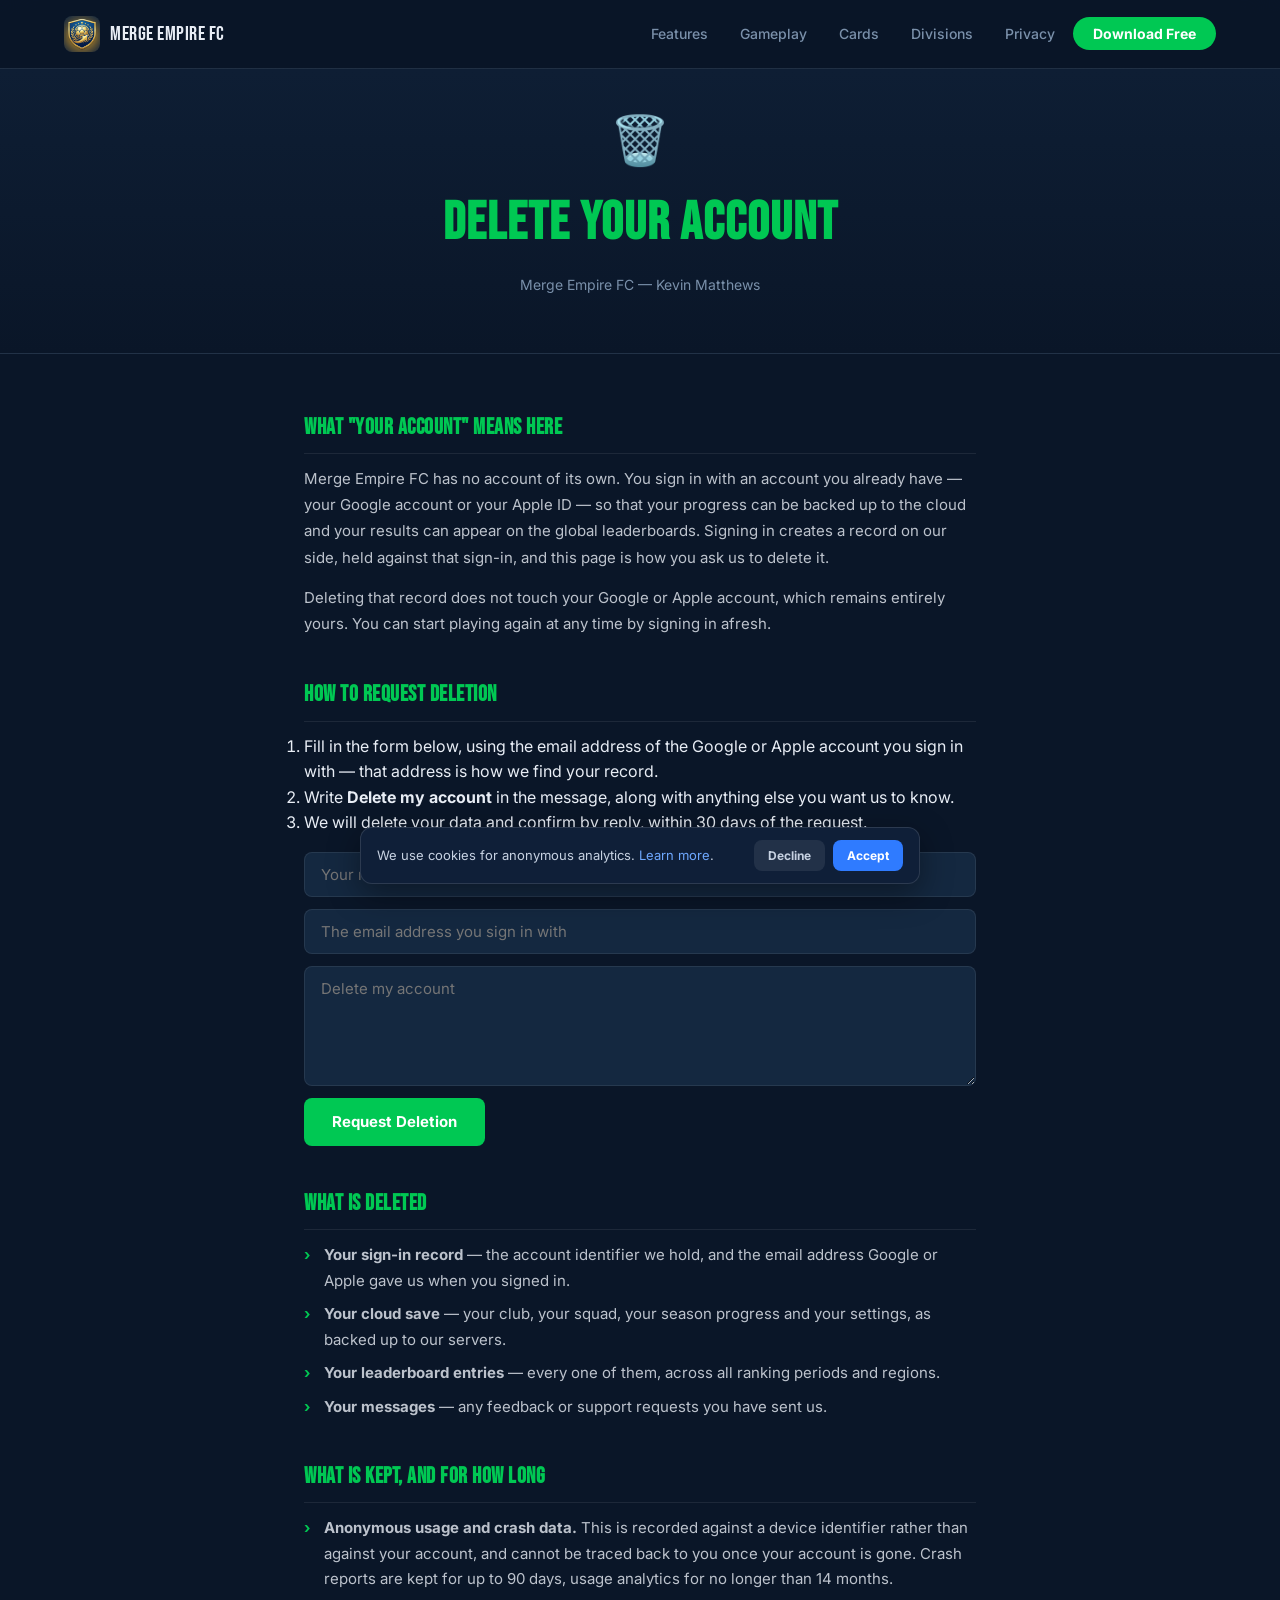
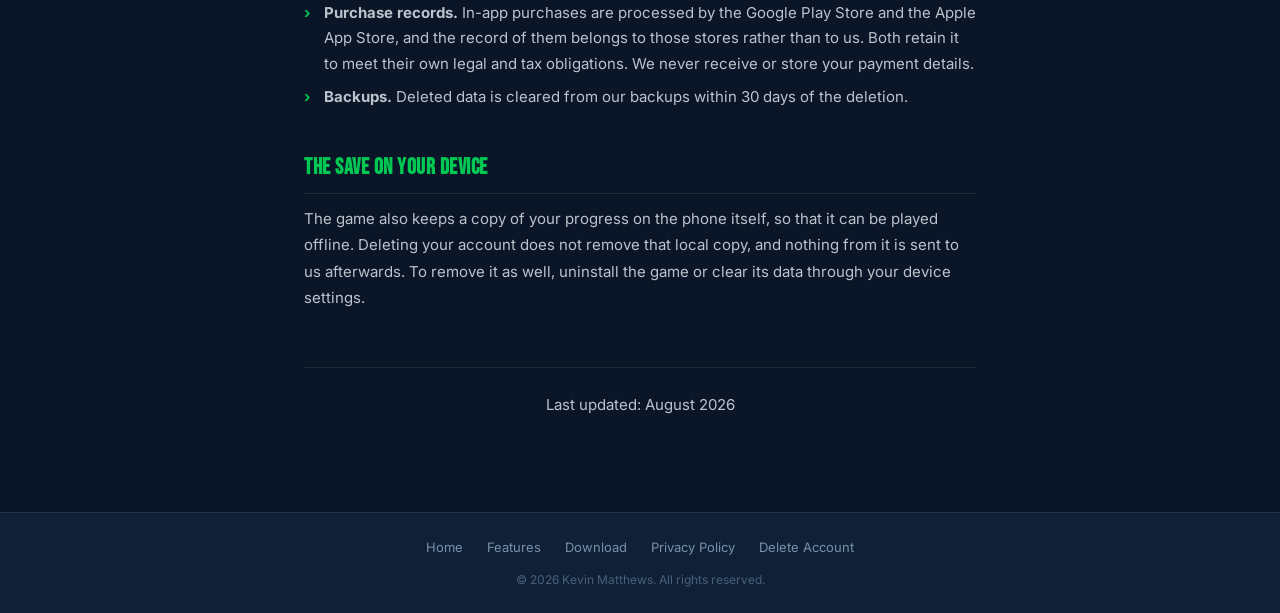
==== delete-account.html @ b101c33b "Add account deletion request page Play's data safety form requires a public delete-account URL for O" ====
<!DOCTYPE html>
<html lang="en">
<head>
  <meta charset="UTF-8">
  <meta name="viewport" content="width=device-width, initial-scale=1.0">
  <title>Delete Your Account — Merge Empire FC</title>
  <meta name="description" content="How to request deletion of your Merge Empire FC account and the data stored against it.">
  <meta name="theme-color" content="#0a1628">
  <link rel="icon" type="image/png" sizes="512x512" href="assets/icon-512.png">
  <link rel="apple-touch-icon" href="assets/icon-512.png">
  <link rel="preconnect" href="https://fonts.googleapis.com">
  <link rel="preconnect" href="https://fonts.gstatic.com" crossorigin>
  <link href="https://fonts.googleapis.com/css2?family=Bebas+Neue&family=Inter:wght@300;400;500;600;700;800;900&display=swap" rel="stylesheet">
  <link rel="stylesheet" href="css/styles.css">
  <style>
    /* ---- Privacy-policy page overrides ---- */
    .pp-nav-back {
      display: inline-flex;
      align-items: center;
      gap: 8px;
      font-size: 14px;
      font-weight: 600;
      color: var(--text-muted);
      padding: 8px 0;
      transition: color 0.2s;
    }
    .pp-nav-back:hover { color: var(--green); }
    .pp-nav-back svg { flex-shrink: 0; }

    .pp-hero {
      background: linear-gradient(180deg, var(--navy-mid) 0%, var(--navy) 100%);
      padding: calc(var(--navbar-h) + 48px) 24px 56px;
      text-align: center;
      border-bottom: 1px solid var(--border);
    }

    .pp-hero-icon {
      font-size: 48px;
      line-height: 1;
      margin-bottom: 16px;
      display: block;
    }

    .pp-hero h1 {
      font-family: 'Bebas Neue', sans-serif;
      font-size: clamp(32px, 6vw, 54px);
      letter-spacing: 1px;
      color: var(--green);
      margin-bottom: 8px;
    }

    .pp-hero p {
      font-size: 14px;
      color: var(--text-muted);
    }

    .pp-content {
      max-width: 720px;
      margin: 0 auto;
      padding: 56px 24px 80px;
    }

    .pp-content h2 {
      font-family: 'Bebas Neue', sans-serif;
      font-size: 22px;
      letter-spacing: 0.5px;
      color: var(--green);
      margin: 40px 0 12px;
      padding-bottom: 8px;
      border-bottom: 1px solid var(--border);
    }

    .pp-content h2:first-of-type { margin-top: 0; }

    .pp-content p {
      font-size: 15px;
      line-height: 1.75;
      color: rgba(232, 237, 245, 0.8);
      margin-bottom: 14px;
    }

    .pp-content ul {
      margin: 8px 0 14px 0;
      padding-left: 0;
      list-style: none;
    }

    .pp-content ul li {
      position: relative;
      padding-left: 20px;
      font-size: 15px;
      line-height: 1.7;
      color: rgba(232, 237, 245, 0.8);
      margin-bottom: 8px;
    }

    .pp-content ul li::before {
      content: '›';
      position: absolute;
      left: 0;
      color: var(--green);
      font-weight: 700;
    }

    .pp-content a {
      color: var(--green);
      text-decoration: underline;
      text-underline-offset: 3px;
    }

    .pp-content a:hover { color: #00e560; }

    .pp-updated {
      font-size: 13px;
      color: var(--text-dim);
      text-align: center;
      margin-top: 56px;
      padding-top: 24px;
      border-top: 1px solid var(--border);
    }

    /* Contact form */
    .contact-form {
      margin-top: 16px;
      display: flex;
      flex-direction: column;
      gap: 12px;
    }

    .contact-form input,
    .contact-form textarea {
      background: var(--navy-light);
      border: 1px solid var(--border);
      border-radius: var(--radius-sm);
      padding: 12px 16px;
      color: var(--text);
      font-size: 15px;
      font-family: inherit;
      width: 100%;
      outline: none;
      transition: border-color 0.2s, box-shadow 0.2s;
    }

    .contact-form input:focus,
    .contact-form textarea:focus {
      border-color: var(--green);
      box-shadow: 0 0 0 3px rgba(0, 200, 83, 0.12);
    }

    .contact-form textarea {
      min-height: 120px;
      resize: vertical;
    }

    .contact-form button {
      background: var(--green);
      color: #fff;
      border: none;
      border-radius: var(--radius-sm);
      padding: 12px 28px;
      font-size: 15px;
      font-weight: 700;
      cursor: pointer;
      align-self: flex-start;
      transition: background 0.2s, transform 0.2s;
      font-family: inherit;
    }

    .contact-form button:hover {
      background: #00e560;
      transform: translateY(-1px);
    }

    .form-success {
      display: none;
      color: var(--green);
      font-weight: 600;
      font-size: 15px;
      margin-top: 12px;
      padding: 14px 18px;
      background: var(--green-faint);
      border: 1px solid rgba(0, 200, 83, 0.2);
      border-radius: var(--radius-sm);
    }

    /* Footer simplified on privacy page */
    .pp-footer {
      background: var(--navy-mid);
      border-top: 1px solid var(--border);
      padding: 24px;
      text-align: center;
    }

    .pp-footer-links {
      display: flex;
      justify-content: center;
      gap: 24px;
      flex-wrap: wrap;
      margin-bottom: 12px;
    }

    .pp-footer-links a {
      font-size: 13px;
      color: var(--text-muted);
      transition: color 0.2s;
    }

    .pp-footer-links a:hover { color: var(--green); }

    .pp-footer p {
      font-size: 12px;
      color: var(--text-dim);
    }
  </style>

  <!-- Firebase Analytics (consent-gated) -->
  <script type="module" src="js/analytics.js"></script>
</head>
<body>

  <!-- Navbar -->
  <nav class="navbar scrolled" id="navbar">
    <div class="nav-container">
      <a href="index.html" class="nav-logo">
        <img src="assets/icon-512.png" alt="Merge Empire FC Logo">
        <span>Merge Empire FC</span>
      </a>
      <ul class="nav-links" id="navLinks">
        <li><a href="index.html#features">Features</a></li>
        <li><a href="index.html#gameplay">Gameplay</a></li>
        <li><a href="index.html#cards">Cards</a></li>
        <li><a href="index.html#divisions">Divisions</a></li>
        <li><a href="privacy-policy.html">Privacy</a></li>
        <li><a href="index.html#download" class="nav-cta">Download Free</a></li>
      </ul>
      <button class="nav-toggle" id="navToggle" aria-label="Toggle navigation">
        <span></span><span></span><span></span>
      </button>
    </div>
  </nav>

  <!-- Hero -->
  <div class="pp-hero">
    <span class="pp-hero-icon">🗑️</span>
    <h1>Delete Your Account</h1>
    <p>Merge Empire FC — Kevin Matthews</p>
  </div>

  <!-- Content -->
  <div class="pp-content">

    <h2>What "your account" means here</h2>
    <p>Merge Empire FC has no account of its own. You sign in with an account you already have — your Google account or your Apple ID — so that your progress can be backed up to the cloud and your results can appear on the global leaderboards. Signing in creates a record on our side, held against that sign-in, and this page is how you ask us to delete it.</p>
    <p>Deleting that record does not touch your Google or Apple account, which remains entirely yours. You can start playing again at any time by signing in afresh.</p>

    <h2>How to request deletion</h2>
    <ol>
      <li>Fill in the form below, using the email address of the Google or Apple account you sign in with — that address is how we find your record.</li>
      <li>Write <strong>Delete my account</strong> in the message, along with anything else you want us to know.</li>
      <li>We will delete your data and confirm by reply, within 30 days of the request.</li>
    </ol>

    <form class="contact-form" action="https://formspree.io/f/mgorzbnz" method="POST">
      <input type="text" name="name" placeholder="Your name" required autocomplete="name">
      <input type="email" name="email" placeholder="The email address you sign in with" required autocomplete="email">
      <textarea name="message" placeholder="Delete my account" required></textarea>
      <input type="hidden" name="_subject" value="Merge Empire FC — Account Deletion Request">
      <button type="submit">Request Deletion</button>
    </form>
    <div class="form-success" id="form-success">&#10003; Request sent. We&rsquo;ll confirm by email once your data has been deleted.</div>

    <h2>What is deleted</h2>
    <ul>
      <li><strong>Your sign-in record</strong> — the account identifier we hold, and the email address Google or Apple gave us when you signed in.</li>
      <li><strong>Your cloud save</strong> — your club, your squad, your season progress and your settings, as backed up to our servers.</li>
      <li><strong>Your leaderboard entries</strong> — every one of them, across all ranking periods and regions.</li>
      <li><strong>Your messages</strong> — any feedback or support requests you have sent us.</li>
    </ul>

    <h2>What is kept, and for how long</h2>
    <ul>
      <li><strong>Anonymous usage and crash data.</strong> This is recorded against a device identifier rather than against your account, and cannot be traced back to you once your account is gone. Crash reports are kept for up to 90 days, usage analytics for no longer than 14 months.</li>
      <li><strong>Purchase records.</strong> In-app purchases are processed by the Google Play Store and the Apple App Store, and the record of them belongs to those stores rather than to us. Both retain it to meet their own legal and tax obligations. We never receive or store your payment details.</li>
      <li><strong>Backups.</strong> Deleted data is cleared from our backups within 30 days of the deletion.</li>
    </ul>

    <h2>The save on your device</h2>
    <p>The game also keeps a copy of your progress on the phone itself, so that it can be played offline. Deleting your account does not remove that local copy, and nothing from it is sent to us afterwards. To remove it as well, uninstall the game or clear its data through your device settings.</p>

    <p class="pp-updated">Last updated: August 2026</p>
  </div>

  <!-- Simple footer -->
  <footer class="pp-footer">
    <div class="pp-footer-links">
      <a href="index.html">Home</a>
      <a href="index.html#features">Features</a>
      <a href="index.html#download">Download</a>
      <a href="privacy-policy.html">Privacy Policy</a>
      <a href="delete-account.html">Delete Account</a>
    </div>
    <p>&copy; 2026 Kevin Matthews. All rights reserved.</p>
  </footer>

  <script>
    // Mobile nav toggle
    const toggle = document.getElementById('navToggle');
    const links  = document.getElementById('navLinks');
    toggle?.addEventListener('click', () => {
      toggle.classList.toggle('open');
      links.classList.toggle('open');
    });

    // Contact form AJAX submit
    const form = document.querySelector('.contact-form');
    form?.addEventListener('submit', async (e) => {
      e.preventDefault();
      try {
        const res = await fetch(form.action, {
          method: 'POST',
          body: new FormData(form),
          headers: { Accept: 'application/json' }
        });
        if (res.ok) {
          form.style.display = 'none';
          document.getElementById('form-success').style.display = 'block';
        }
      } catch (_) { form.submit(); }
    });
  </script>
</body>
</html>
---- css/styles.css ----
/* =========================================================
   MERGE EMPIRE FC — WEBSITE
   ========================================================= */

/* --- Custom Properties ---------------------------------- */
:root {
  --navy:         #0a1628;
  --navy-mid:     #0f2037;
  --navy-light:   #142840;
  --green:        #00c853;
  --green-dark:   #00963d;
  --green-faint:  rgba(0, 200, 83, 0.12);
  --gold:         #f5c518;
  --gold-dark:    #c49b10;
  --gold-faint:   rgba(245, 197, 24, 0.12);
  --text:         #e8edf5;
  --text-muted:   #7a90aa;
  --text-dim:     #4a607a;
  --glass:        rgba(255, 255, 255, 0.05);
  --glass-hover:  rgba(255, 255, 255, 0.09);
  --border:       rgba(255, 255, 255, 0.08);
  --border-bright:rgba(255, 255, 255, 0.15);
  --radius-sm:    8px;
  --radius:       12px;
  --radius-lg:    20px;
  --shadow-sm:    0 4px 16px rgba(0, 0, 0, 0.3);
  --shadow:       0 8px 32px rgba(0, 0, 0, 0.4);
  --shadow-lg:    0 20px 60px rgba(0, 0, 0, 0.5);
  --navbar-h:     68px;
}

/* --- Reset --------------------------------------------- */
*, *::before, *::after {
  box-sizing: border-box;
  margin: 0;
  padding: 0;
}

html {
  scroll-behavior: smooth;
  font-size: 16px;
}

body {
  font-family: 'Inter', -apple-system, BlinkMacSystemFont, 'Segoe UI', sans-serif;
  background: var(--navy);
  color: var(--text);
  overflow-x: hidden;
  line-height: 1.6;
}

img { display: block; max-width: 100%; }
a { color: inherit; text-decoration: none; }
ul { list-style: none; }
button { cursor: pointer; border: none; background: none; font: inherit; }

/* --- Layout -------------------------------------------- */
.container {
  max-width: 1200px;
  margin: 0 auto;
  padding: 0 24px;
}

/* --- Buttons ------------------------------------------- */
.btn {
  display: inline-flex;
  align-items: center;
  gap: 8px;
  padding: 14px 28px;
  border-radius: 50px;
  font-weight: 700;
  font-size: 15px;
  letter-spacing: 0.3px;
  transition: transform 0.2s, box-shadow 0.2s, background 0.2s;
  white-space: nowrap;
}

.btn:hover { transform: translateY(-2px); }
.btn:active { transform: translateY(0); }

.btn-primary {
  background: var(--green);
  color: #fff;
  box-shadow: 0 4px 24px rgba(0, 200, 83, 0.35);
}

.btn-primary:hover {
  background: #00e560;
  box-shadow: 0 8px 32px rgba(0, 200, 83, 0.5);
}

.btn-outline {
  background: transparent;
  color: var(--text);
  border: 2px solid var(--border-bright);
}

.btn-outline:hover {
  background: var(--glass-hover);
  border-color: rgba(255, 255, 255, 0.3);
}

/* --- Section Header ------------------------------------ */
.section-header {
  text-align: center;
  max-width: 640px;
  margin: 0 auto 56px;
}

.section-eyebrow {
  display: inline-block;
  font-size: 11px;
  font-weight: 700;
  letter-spacing: 3px;
  color: var(--green);
  margin-bottom: 12px;
  text-transform: uppercase;
}

.section-title {
  font-family: 'Bebas Neue', sans-serif;
  font-size: clamp(32px, 5vw, 52px);
  line-height: 1.05;
  color: var(--text);
  margin-bottom: 16px;
}

.section-subtitle {
  font-size: 16px;
  color: var(--text-muted);
  line-height: 1.7;
}

/* --- Scroll Reveal ------------------------------------- */
.reveal {
  opacity: 0;
  transform: translateY(32px);
  transition: opacity 0.6s ease, transform 0.6s ease;
  transition-delay: var(--delay, 0ms);
}

.reveal.visible {
  opacity: 1;
  transform: translateY(0);
}

/* =========================================================
   NAVBAR
   ========================================================= */
.navbar {
  position: fixed;
  top: 0;
  left: 0;
  right: 0;
  z-index: 100;
  height: var(--navbar-h);
  transition: background 0.3s, box-shadow 0.3s, backdrop-filter 0.3s;
}

.navbar.scrolled {
  background: rgba(10, 22, 40, 0.95);
  backdrop-filter: blur(16px);
  -webkit-backdrop-filter: blur(16px);
  box-shadow: 0 1px 0 var(--border);
}

.nav-container {
  max-width: 1200px;
  margin: 0 auto;
  padding: 0 24px;
  height: 100%;
  display: flex;
  align-items: center;
  justify-content: space-between;
  gap: 24px;
}

.nav-logo {
  display: flex;
  align-items: center;
  gap: 10px;
  flex-shrink: 0;
}

.nav-logo img {
  width: 36px;
  height: 36px;
  border-radius: 8px;
  object-fit: cover;
}

.nav-logo span {
  font-family: 'Bebas Neue', sans-serif;
  font-size: 20px;
  letter-spacing: 0.5px;
  color: var(--text);
}

.nav-links {
  display: flex;
  align-items: center;
  gap: 4px;
  flex-wrap: nowrap;
}

.nav-links a {
  padding: 8px 14px;
  font-size: 14px;
  font-weight: 500;
  color: var(--text-muted);
  border-radius: var(--radius-sm);
  transition: color 0.2s, background 0.2s;
}

.nav-links a:hover {
  color: var(--text);
  background: var(--glass);
}

.nav-links .nav-cta {
  background: var(--green);
  color: #fff !important;
  font-weight: 700;
  padding: 8px 20px;
  border-radius: 50px;
  white-space: nowrap;
}

.nav-links .nav-cta:hover {
  background: #00e560;
  transform: translateY(-1px);
}

.nav-toggle {
  display: none;
  flex-direction: column;
  gap: 5px;
  padding: 8px;
  border-radius: var(--radius-sm);
}

.nav-toggle span {
  display: block;
  width: 22px;
  height: 2px;
  background: var(--text);
  border-radius: 2px;
  transition: transform 0.3s, opacity 0.3s;
}

.nav-toggle.open span:nth-child(1) { transform: translateY(7px) rotate(45deg); }
.nav-toggle.open span:nth-child(2) { opacity: 0; }
.nav-toggle.open span:nth-child(3) { transform: translateY(-7px) rotate(-45deg); }

/* =========================================================
   HERO
   ========================================================= */
.hero {
  position: relative;
  min-height: 100vh;
  display: flex;
  align-items: center;
  overflow: hidden;
}

.hero-bg {
  position: absolute;
  inset: 0;
  z-index: 0;
}

.hero-stadium {
  width: 100%;
  height: 100%;
  object-fit: cover;
  object-position: center 30%;
  filter: brightness(0.4) saturate(0.8);
}

.hero-overlay {
  position: absolute;
  inset: 0;
  background: linear-gradient(
    105deg,
    rgba(10, 22, 40, 0.92) 0%,
    rgba(10, 22, 40, 0.75) 45%,
    rgba(10, 22, 40, 0.4) 100%
  );
}

.hero-pitch {
  position: absolute;
  bottom: 0;
  left: 0;
  right: 0;
  height: 200px;
  background: linear-gradient(0deg, var(--navy) 0%, transparent 100%);
}

.hero-content {
  position: relative;
  z-index: 2;
  padding: calc(var(--navbar-h) + 40px) 24px 80px;
  max-width: 640px;
  margin-left: max(24px, calc(50vw - 600px + 24px));
}

.hero-badge {
  display: inline-flex;
  align-items: center;
  gap: 8px;
  background: var(--glass);
  border: 1px solid var(--border-bright);
  border-radius: 50px;
  padding: 6px 16px;
  font-size: 13px;
  font-weight: 600;
  color: var(--green);
  margin-bottom: 24px;
  backdrop-filter: blur(8px);
}

.badge-dot {
  width: 8px;
  height: 8px;
  background: var(--green);
  border-radius: 50%;
  animation: pulse-badge 2s ease-in-out infinite;
}

@keyframes pulse-badge {
  0%, 100% { box-shadow: 0 0 0 0 rgba(0, 200, 83, 0.5); }
  50% { box-shadow: 0 0 0 6px rgba(0, 200, 83, 0); }
}

.hero-logo {
  width: 80px;
  height: 80px;
  border-radius: var(--radius);
  margin-bottom: 24px;
  box-shadow: 0 8px 32px rgba(0, 0, 0, 0.4), 0 0 0 2px rgba(255,255,255,0.1);
  animation: logo-glow 3s ease-in-out infinite;
}

@keyframes logo-glow {
  0%, 100% { box-shadow: 0 8px 32px rgba(0,0,0,0.4), 0 0 24px rgba(0, 200, 83, 0.1); }
  50% { box-shadow: 0 8px 32px rgba(0,0,0,0.4), 0 0 40px rgba(0, 200, 83, 0.35); }
}

.hero-title {
  font-family: 'Bebas Neue', sans-serif;
  font-size: clamp(56px, 9vw, 96px);
  line-height: 0.95;
  margin-bottom: 24px;
  letter-spacing: 1px;
}

.hero-title .line-1 { color: var(--text); display: block; }
.hero-title .line-2 {
  color: var(--green);
  display: block;
  text-shadow: 0 0 40px rgba(0, 200, 83, 0.4);
}
.hero-title .line-3 {
  display: block;
  background: linear-gradient(90deg, var(--gold), #fff9c4);
  -webkit-background-clip: text;
  -webkit-text-fill-color: transparent;
  background-clip: text;
}

.hero-subtitle {
  font-size: 17px;
  line-height: 1.7;
  color: rgba(232, 237, 245, 0.8);
  margin-bottom: 32px;
  max-width: 500px;
}

.hero-actions {
  display: flex;
  flex-wrap: wrap;
  gap: 12px;
  margin-bottom: 40px;
}

.hero-stats {
  display: flex;
  align-items: center;
  gap: 24px;
  flex-wrap: wrap;
}

.stat-item { text-align: center; }

.stat-num {
  display: block;
  font-family: 'Bebas Neue', sans-serif;
  font-size: 40px;
  line-height: 1;
  color: var(--gold);
}

.stat-label {
  display: block;
  font-size: 11px;
  font-weight: 600;
  letter-spacing: 1.5px;
  text-transform: uppercase;
  color: var(--text-muted);
  margin-top: 4px;
}

.stat-divider {
  width: 1px;
  height: 40px;
  background: var(--border);
}

/* --- Hero Cards (floating) ----------------------------- */
.hero-cards {
  position: absolute;
  right: max(40px, calc(50vw - 600px + 40px));
  top: 50%;
  transform: translateY(-50%);
  width: 380px;
  height: 460px;
  z-index: 2;
  pointer-events: none;
}

.hero-card {
  position: absolute;
  background: rgba(10, 22, 40, 0.85);
  border-radius: 16px;
  overflow: hidden;
  box-shadow: var(--shadow-lg);
  backdrop-filter: blur(4px);
}

.hero-card--left {
  width: 140px;
  height: 200px;
  left: 0;
  top: 80px;
  border: 2px solid rgba(147, 51, 234, 0.6);
  animation: float-card 5s ease-in-out infinite;
  --rot: -7deg;
}

.hero-card--center {
  width: 165px;
  height: 235px;
  left: 110px;
  top: 20px;
  border: 2px solid rgba(245, 197, 24, 0.7);
  animation: float-card 4.5s ease-in-out infinite;
  animation-delay: -1.5s;
  z-index: 2;
  --rot: 2deg;
}

.hero-card--right {
  width: 140px;
  height: 200px;
  right: 0;
  top: 100px;
  border: 2px solid rgba(147, 51, 234, 0.6);
  animation: float-card 5.5s ease-in-out infinite;
  animation-delay: -3s;
  --rot: 7deg;
}

@keyframes float-card {
  0%, 100% { transform: rotate(var(--rot)) translateY(0px); }
  50% { transform: rotate(var(--rot)) translateY(-16px); }
}

.hc-tier {
  padding: 4px 8px;
  font-family: 'Bebas Neue', sans-serif;
  font-size: 11px;
  letter-spacing: 1px;
  text-align: center;
}

.hc-tier.legend {
  background: linear-gradient(90deg, #7c3aed, #db2777);
  color: #fff;
}

.hc-tier.ultimate {
  background: linear-gradient(90deg, #f59e0b, #ef4444, #8b5cf6);
  color: #fff;
}

.hero-card img {
  width: 100%;
  height: calc(100% - 50px);
  object-fit: cover;
  object-position: top center;
}

.hc-info {
  display: flex;
  justify-content: space-between;
  align-items: center;
  padding: 4px 8px;
  background: rgba(0,0,0,0.5);
}

.hc-pos {
  font-family: 'Bebas Neue', sans-serif;
  font-size: 14px;
  color: rgba(255,255,255,0.9);
}

.hc-rating {
  font-family: 'Bebas Neue', sans-serif;
  font-size: 20px;
  color: var(--gold);
}

/* --- Hero Scroll Indicator ----------------------------- */
.hero-scroll {
  position: absolute;
  bottom: 32px;
  left: 50%;
  transform: translateX(-50%);
  z-index: 3;
}

.scroll-indicator {
  display: flex;
  flex-direction: column;
  align-items: center;
  gap: 8px;
  color: var(--text-muted);
  font-size: 11px;
  font-weight: 600;
  letter-spacing: 2px;
  text-transform: uppercase;
}

.scroll-line {
  width: 1px;
  height: 32px;
  background: linear-gradient(180deg, var(--text-muted) 0%, transparent 100%);
  animation: scroll-pulse 2s ease-in-out infinite;
}

@keyframes scroll-pulse {
  0%, 100% { opacity: 0.5; transform: scaleY(1); transform-origin: top; }
  50% { opacity: 1; transform: scaleY(1.2); transform-origin: top; }
}

/* =========================================================
   MARQUEE
   ========================================================= */
.marquee-wrapper {
  background: var(--navy-light);
  border-top: 1px solid var(--border);
  border-bottom: 1px solid var(--border);
  overflow: hidden;
  padding: 12px 0;
}

.marquee-track {
  display: flex;
  align-items: center;
  gap: 0;
  white-space: nowrap;
  animation: marquee 30s linear infinite;
  width: max-content;
}

.marquee-track span {
  font-family: 'Bebas Neue', sans-serif;
  font-size: 14px;
  letter-spacing: 3px;
  color: var(--text-muted);
  padding: 0 20px;
  flex-shrink: 0;
}

.marquee-track .marquee-dot {
  font-size: 12px;
  color: var(--green);
  padding: 0 4px;
}

@keyframes marquee {
  0% { transform: translateX(0); }
  100% { transform: translateX(-50%); }
}

/* =========================================================
   FEATURES
   ========================================================= */
.features {
  padding: 100px 0;
  background: var(--navy);
}

.features-grid {
  display: grid;
  grid-template-columns: repeat(auto-fit, minmax(260px, 1fr));
  gap: 24px;
}

.feature-card {
  background: var(--glass);
  border: 1px solid var(--border);
  border-radius: var(--radius-lg);
  padding: 36px 28px;
  transition: background 0.3s, transform 0.3s, box-shadow 0.3s;
}

.feature-card:hover {
  background: var(--glass-hover);
  transform: translateY(-6px);
  box-shadow: var(--shadow);
  border-color: var(--border-bright);
}

.feature-icon {
  width: 64px;
  height: 64px;
  border-radius: var(--radius);
  background: color-mix(in srgb, var(--icon-color) 15%, transparent);
  border: 1px solid color-mix(in srgb, var(--icon-color) 30%, transparent);
  display: flex;
  align-items: center;
  justify-content: center;
  margin-bottom: 24px;
  padding: 12px;
  transition: box-shadow 0.3s;
}

.feature-card:hover .feature-icon {
  box-shadow: 0 0 24px color-mix(in srgb, var(--icon-color) 40%, transparent);
}

.feature-icon img {
  width: 100%;
  height: 100%;
  object-fit: contain;
}

.feature-card h3 {
  font-family: 'Bebas Neue', sans-serif;
  font-size: 24px;
  letter-spacing: 0.5px;
  margin-bottom: 12px;
  color: var(--text);
}

.feature-card p {
  font-size: 14px;
  line-height: 1.7;
  color: var(--text-muted);
}

/* =========================================================
   VIDEO SECTION
   ========================================================= */
.video-section {
  padding: 100px 0;
  background: linear-gradient(180deg, var(--navy) 0%, var(--navy-mid) 50%, var(--navy) 100%);
}

.video-wrapper {
  max-width: 800px;
  margin: 0 auto;
}

.video-frame {
  position: relative;
  padding-top: 56.25%;
  border-radius: var(--radius-lg);
  overflow: hidden;
  box-shadow: var(--shadow-lg), 0 0 0 1px var(--border);
  background: var(--navy-light);
}

.video-frame iframe {
  position: absolute;
  inset: 0;
  width: 100%;
  height: 100%;
  border: 0;
}

/* =========================================================
   CARDS SHOWCASE
   ========================================================= */
.cards-showcase {
  padding: 100px 0 60px;
  background: var(--navy);
  overflow: hidden;
}

.cards-scroll-wrapper {
  overflow-x: auto;
  overflow-y: visible;
  padding: 20px 24px 32px;
  scrollbar-width: thin;
  scrollbar-color: var(--border) transparent;
  cursor: grab;
  user-select: none;
}

.cards-scroll-wrapper:active { cursor: grabbing; }

.cards-scroll-wrapper::-webkit-scrollbar { height: 4px; }
.cards-scroll-wrapper::-webkit-scrollbar-track { background: transparent; }
.cards-scroll-wrapper::-webkit-scrollbar-thumb { background: var(--border); border-radius: 2px; }

.cards-track {
  display: flex;
  gap: 16px;
  width: max-content;
  padding: 12px 0;
}

/* --- Player Card ---------------------------------------- */
.player-card {
  position: relative;
  width: 155px;
  min-width: 155px;
  height: 230px;
  border-radius: 14px;
  overflow: visible;
  cursor: pointer;
  flex-shrink: 0;
  transition: transform 0.35s cubic-bezier(0.34, 1.56, 0.64, 1), box-shadow 0.35s;
}

.player-card:hover {
  transform: translateY(-14px) scale(1.04);
  z-index: 5;
}

.player-card:hover .pc-inner {
  box-shadow: 0 24px 60px rgba(0,0,0,0.5), 0 0 32px var(--card-glow, rgba(255,255,255,0.2));
}

.pc-inner {
  position: absolute;
  inset: 0;
  border-radius: 14px;
  overflow: hidden;
  border: 2px solid var(--card-border, rgba(255,255,255,0.15));
  box-shadow: var(--shadow);
  transition: box-shadow 0.35s;
  background: var(--navy-mid);
}

/* Shimmer overlay */
.pc-inner::after {
  content: '';
  position: absolute;
  inset: 0;
  background: linear-gradient(
    135deg,
    transparent 0%,
    rgba(255,255,255,0.04) 40%,
    rgba(255,255,255,0.08) 50%,
    transparent 60%
  );
  opacity: 0;
  transition: opacity 0.3s;
  z-index: 5;
  pointer-events: none;
}

.player-card:hover .pc-inner::after { opacity: 1; }

.pc-header {
  position: relative;
  display: flex;
  justify-content: space-between;
  align-items: flex-start;
  padding: 10px 10px 6px;
  z-index: 2;
  background: var(--card-header, rgba(0,0,0,0.5));
}

.pc-pos {
  font-family: 'Bebas Neue', sans-serif;
  font-size: 15px;
  color: rgba(255,255,255,0.95);
  text-shadow: 0 1px 4px rgba(0,0,0,0.8);
}

.pc-rating {
  font-family: 'Bebas Neue', sans-serif;
  font-size: 32px;
  line-height: 1;
  color: #fff;
  text-shadow: 0 2px 8px rgba(0,0,0,0.8);
}

.pc-image-wrap {
  position: absolute;
  left: 0;
  right: 0;
  top: 44px;
  bottom: 32px;
  overflow: hidden;
}

.pc-image-wrap img {
  width: 100%;
  height: 100%;
  object-fit: cover;
  object-position: top center;
  transition: transform 0.4s ease;
}

.player-card:hover .pc-image-wrap img { transform: scale(1.05); }

.pc-footer {
  position: absolute;
  bottom: 0;
  left: 0;
  right: 0;
  padding: 6px 8px;
  text-align: center;
  background: var(--card-footer, rgba(0,0,0,0.6));
  z-index: 2;
}

.pc-tier-badge {
  font-family: 'Bebas Neue', sans-serif;
  font-size: 13px;
  letter-spacing: 1.5px;
  color: var(--card-tier-color, rgba(255,255,255,0.85));
}

/* --- Tier Variants ------------------------------------- */
.tier-bronze {
  --card-border: #cd7f32;
  --card-glow: rgba(205, 127, 50, 0.45);
  --card-header: linear-gradient(180deg, rgba(100, 50, 10, 0.85) 0%, rgba(80, 30, 5, 0) 100%);
  --card-footer: linear-gradient(0deg, rgba(100, 50, 10, 0.9) 0%, rgba(80, 30, 5, 0) 100%);
  --card-tier-color: #ffa04a;
}

.tier-silver {
  --card-border: #b0bec5;
  --card-glow: rgba(176, 190, 197, 0.4);
  --card-header: linear-gradient(180deg, rgba(50, 60, 70, 0.85) 0%, transparent 100%);
  --card-footer: linear-gradient(0deg, rgba(50, 60, 70, 0.9) 0%, transparent 100%);
  --card-tier-color: #cfd8dc;
}

.tier-gold {
  --card-border: #ffd700;
  --card-glow: rgba(255, 215, 0, 0.45);
  --card-header: linear-gradient(180deg, rgba(120, 85, 0, 0.85) 0%, transparent 100%);
  --card-footer: linear-gradient(0deg, rgba(120, 85, 0, 0.9) 0%, transparent 100%);
  --card-tier-color: #ffd700;
}

.tier-champion {
  --card-border: #a78bfa;
  --card-glow: rgba(139, 92, 246, 0.5);
  --card-header: linear-gradient(180deg, rgba(60, 20, 120, 0.85) 0%, transparent 100%);
  --card-footer: linear-gradient(0deg, rgba(60, 20, 120, 0.9) 0%, transparent 100%);
  --card-tier-color: #c4b5fd;
}

.tier-legend {
  --card-border: #9333ea;
  --card-glow: rgba(147, 51, 234, 0.55);
  --card-header: linear-gradient(180deg, rgba(80, 10, 160, 0.9) 0%, transparent 100%);
  --card-footer: linear-gradient(0deg, rgba(80, 10, 160, 0.95) 0%, transparent 100%);
  --card-tier-color: #d8b4fe;
}

/* Ultimate card — animated rainbow border */
.tier-ultimate { --card-glow: rgba(255, 200, 50, 0.6); }

.tier-ultimate .pc-inner {
  border-color: transparent;
}

.tier-ultimate .pc-inner::before {
  content: '';
  position: absolute;
  inset: -2px;
  border-radius: 15px;
  background: linear-gradient(135deg, #f59e0b, #ef4444, #8b5cf6, #06b6d4, #10b981, #f59e0b);
  background-size: 400% 400%;
  animation: rainbow-spin 4s linear infinite;
  z-index: -1;
}

.tier-ultimate .pc-inner::after {
  content: '';
  position: absolute;
  inset: 2px;
  border-radius: 12px;
  background: var(--navy-mid);
  z-index: 0;
}

.tier-ultimate .pc-header,
.tier-ultimate .pc-image-wrap,
.tier-ultimate .pc-footer { z-index: 2; }

.tier-ultimate .pc-header {
  background: linear-gradient(180deg, rgba(120, 40, 0, 0.9) 0%, transparent 100%);
}

.tier-ultimate .pc-footer {
  background: linear-gradient(0deg, rgba(80, 0, 120, 0.95) 0%, transparent 100%);
}

.tier-ultimate .pc-tier-badge { color: #fbbf24; }
.tier-ultimate .pc-rating { color: #fbbf24; }

@keyframes rainbow-spin {
  0% { background-position: 0% 50%; }
  50% { background-position: 100% 50%; }
  100% { background-position: 0% 50%; }
}

/* --- Tier Legend Bar ----------------------------------- */
.tier-legend-bar {
  display: flex;
  align-items: center;
  justify-content: center;
  flex-wrap: wrap;
  gap: 12px;
  margin-top: 8px;
  padding: 0 24px;
}

.tier-item {
  display: flex;
  align-items: center;
  gap: 6px;
  font-size: 12px;
  font-weight: 600;
  color: var(--text-muted);
  text-transform: uppercase;
  letter-spacing: 1px;
}

.tier-dot {
  width: 10px;
  height: 10px;
  border-radius: 50%;
}

.tier-dot.bronze  { background: #cd7f32; }
.tier-dot.silver  { background: #b0bec5; }
.tier-dot.gold    { background: #ffd700; }
.tier-dot.legend  { background: #9333ea; }
.tier-dot.ultimate {
  background: linear-gradient(135deg, #f59e0b, #ef4444, #8b5cf6);
  animation: rainbow-spin 2s linear infinite;
  background-size: 200% 200%;
}

/* =========================================================
   DIVISIONS LADDER
   ========================================================= */
.divisions {
  padding: 100px 0;
  background: var(--navy-mid);
  position: relative;
}

.divisions::before {
  content: '';
  position: absolute;
  inset: 0;
  background: radial-gradient(ellipse 80% 50% at 50% 50%, rgba(0, 200, 83, 0.04) 0%, transparent 70%);
  pointer-events: none;
}

.divisions-ladder {
  max-width: 780px;
  margin: 0 auto;
  display: flex;
  flex-direction: column;
  gap: 8px;
  position: relative;
}

/* Vertical connector line */
.divisions-ladder::before {
  content: '';
  position: absolute;
  left: 44px;
  top: 60px;
  bottom: 60px;
  width: 2px;
  background: linear-gradient(180deg, #ffd700, #ff7043, #ab47bc, #42a5f5, #66bb6a, #78909c, #8d6e63);
  opacity: 0.3;
  border-radius: 2px;
}

.division-row {
  display: flex;
  align-items: center;
  gap: 20px;
  padding: 20px 24px;
  background: var(--glass);
  border-radius: var(--radius);
  border-left: 3px solid var(--div-color);
  cursor: default;
  transition: background 0.25s, transform 0.25s, box-shadow 0.25s;
}

.division-row:hover {
  background: var(--glass-hover);
  transform: translateX(6px);
  box-shadow: var(--shadow-sm);
}

.division-row:first-child {
  background: color-mix(in srgb, #ffd700 8%, var(--glass));
  border-left-color: #ffd700;
  box-shadow: 0 0 0 1px rgba(255, 215, 0, 0.15);
}

.div-trophy {
  width: 68px;
  height: 68px;
  min-width: 68px;
  background: color-mix(in srgb, var(--div-color) 12%, rgba(0,0,0,0.2));
  border-radius: var(--radius-sm);
  display: flex;
  align-items: center;
  justify-content: center;
  padding: 10px;
  border: 1px solid color-mix(in srgb, var(--div-color) 25%, transparent);
  transition: box-shadow 0.25s;
}

.division-row:hover .div-trophy {
  box-shadow: 0 0 20px color-mix(in srgb, var(--div-color) 35%, transparent);
}

.div-trophy img {
  width: 100%;
  height: 100%;
  object-fit: contain;
  filter: drop-shadow(0 2px 4px rgba(0,0,0,0.4));
}

.div-connector { display: none; }

.div-info { flex: 1; }

.div-info h3 {
  font-family: 'Bebas Neue', sans-serif;
  font-size: 24px;
  letter-spacing: 0.5px;
  color: var(--div-color);
  line-height: 1.1;
  margin-bottom: 4px;
}

.div-info p {
  font-size: 13px;
  color: var(--text-muted);
  line-height: 1.5;
  margin-bottom: 8px;
}

.div-rating {
  display: inline-block;
  font-size: 11px;
  font-weight: 700;
  letter-spacing: 1px;
  text-transform: uppercase;
  color: var(--div-color);
  background: color-mix(in srgb, var(--div-color) 12%, transparent);
  border: 1px solid color-mix(in srgb, var(--div-color) 25%, transparent);
  padding: 3px 12px;
  border-radius: 50px;
}

.div-arrow {
  color: var(--text-dim);
  font-size: 18px;
  flex-shrink: 0;
}

/* =========================================================
   CLUB SECTION
   ========================================================= */
.club-section {
  padding: 100px 0;
  background: var(--navy);
}

.club-grid {
  display: grid;
  grid-template-columns: repeat(auto-fit, minmax(280px, 1fr));
  gap: 24px;
}

.club-asset {
  background: var(--glass);
  border: 1px solid var(--border);
  border-radius: var(--radius-lg);
  overflow: hidden;
  transition: transform 0.3s, box-shadow 0.3s, background 0.3s;
}

.club-asset:hover {
  transform: translateY(-6px);
  box-shadow: var(--shadow);
  background: var(--glass-hover);
}

.club-asset-img {
  height: 180px;
  overflow: hidden;
  background: var(--navy-light);
  position: relative;
}

.club-asset-img::after {
  content: '';
  position: absolute;
  bottom: 0;
  left: 0;
  right: 0;
  height: 60px;
  background: linear-gradient(0deg, rgba(10,22,40,0.6) 0%, transparent 100%);
}

.club-asset-img img {
  width: 100%;
  height: 100%;
  object-fit: cover;
  object-position: center;
  transition: transform 0.4s ease;
}

.club-asset:hover .club-asset-img img { transform: scale(1.06); }

.club-asset-info {
  padding: 20px 24px 24px;
}

.club-asset-info h4 {
  font-family: 'Bebas Neue', sans-serif;
  font-size: 22px;
  letter-spacing: 0.5px;
  color: var(--text);
  margin-bottom: 8px;
}

.club-asset-info p {
  font-size: 14px;
  line-height: 1.6;
  color: var(--text-muted);
}

/* =========================================================
   DOWNLOAD SECTION
   ========================================================= */
.download-section {
  position: relative;
  padding: 120px 0;
  text-align: center;
  overflow: hidden;
}

.download-bg {
  position: absolute;
  inset: 0;
  z-index: 0;
}

.download-stadium {
  width: 100%;
  height: 100%;
  object-fit: cover;
  object-position: center 40%;
  filter: brightness(0.3) saturate(0.7);
}

.download-overlay {
  position: absolute;
  inset: 0;
  background: linear-gradient(
    180deg,
    var(--navy) 0%,
    rgba(10, 22, 40, 0.7) 50%,
    var(--navy) 100%
  );
}

.download-content {
  position: relative;
  z-index: 1;
}

.download-logo {
  width: 96px;
  height: 96px;
  border-radius: 20px;
  margin: 0 auto 28px;
  box-shadow: 0 16px 48px rgba(0,0,0,0.5), 0 0 0 2px rgba(255,255,255,0.1);
}

.download-content h2 {
  font-family: 'Bebas Neue', sans-serif;
  font-size: clamp(36px, 6vw, 64px);
  margin-bottom: 16px;
  color: var(--text);
}

.download-content p {
  font-size: 18px;
  color: var(--text-muted);
  margin-bottom: 40px;
}

.download-buttons {
  display: flex;
  justify-content: center;
  gap: 16px;
  flex-wrap: wrap;
}

.download-btn {
  display: inline-flex;
  align-items: center;
  gap: 14px;
  padding: 16px 32px;
  border-radius: var(--radius);
  font-weight: 600;
  transition: transform 0.2s, box-shadow 0.2s;
}

.download-btn:hover {
  transform: translateY(-3px);
}

.download-btn small { display: block; font-size: 11px; opacity: 0.8; }
.download-btn strong { display: block; font-size: 20px; font-family: 'Bebas Neue', sans-serif; letter-spacing: 0.5px; }

.google-play {
  background: #1a1a2e;
  color: #fff;
  border: 2px solid rgba(255,255,255,0.2);
  box-shadow: 0 8px 24px rgba(0,0,0,0.4);
}

.google-play:hover {
  background: #242440;
  box-shadow: 0 12px 32px rgba(0,0,0,0.5);
}

.app-store {
  background: #000;
  color: #fff;
  border: 2px solid rgba(255,255,255,0.2);
  box-shadow: 0 8px 24px rgba(0,0,0,0.4);
}

.app-store:hover {
  background: #1a1a1a;
  box-shadow: 0 12px 32px rgba(0,0,0,0.5);
}

/* =========================================================
   FOOTER
   ========================================================= */
.footer {
  background: var(--navy-mid);
  border-top: 1px solid var(--border);
  padding: 64px 0 0;
}

.footer-grid {
  display: grid;
  grid-template-columns: 2fr 1fr 1fr 1fr;
  gap: 48px;
  padding-bottom: 48px;
}

.footer-brand .footer-logo {
  display: flex;
  align-items: center;
  gap: 10px;
  margin-bottom: 16px;
}

.footer-brand .footer-logo img {
  width: 36px;
  height: 36px;
  border-radius: 8px;
}

.footer-brand .footer-logo span {
  font-family: 'Bebas Neue', sans-serif;
  font-size: 18px;
  color: var(--text);
}

.footer-brand p {
  font-size: 14px;
  color: var(--text-muted);
  line-height: 1.6;
  max-width: 280px;
}

.footer-links h5 {
  font-size: 11px;
  font-weight: 700;
  letter-spacing: 2px;
  text-transform: uppercase;
  color: var(--text-muted);
  margin-bottom: 16px;
}

.footer-links ul { display: flex; flex-direction: column; gap: 10px; }

.footer-links a {
  font-size: 14px;
  color: var(--text-muted);
  transition: color 0.2s;
}

.footer-links a:hover { color: var(--green); }

.footer-bottom {
  border-top: 1px solid var(--border);
  padding: 20px 0;
  display: flex;
  justify-content: space-between;
  align-items: center;
  flex-wrap: wrap;
  gap: 8px;
}

.footer-bottom p {
  font-size: 12px;
  color: var(--text-dim);
}

/* =========================================================
   RESPONSIVE
   ========================================================= */
@media (max-width: 1024px) {
  .hero-cards { width: 300px; }
  .hero-card--center { width: 145px; height: 210px; left: 80px; }
  .hero-card--left, .hero-card--right { width: 120px; height: 175px; }

  .footer-grid { grid-template-columns: 1fr 1fr; gap: 32px; }
  .footer-brand { grid-column: 1 / -1; }
}

@media (max-width: 768px) {
  .hero-cards { display: none; }

  .hero-content {
    padding: calc(var(--navbar-h) + 32px) 24px 80px;
    margin-left: 0;
    width: 100%;
    max-width: 100%;
    text-align: center;
  }

  .hero-logo {
    display: block;
    margin-left: auto;
    margin-right: auto;
  }

  .hero-subtitle {
    margin-left: auto;
    margin-right: auto;
  }

  .hero-actions { justify-content: center; }
  .hero-stats { justify-content: center; }

  .nav-links {
    display: none;
    position: fixed;
    top: var(--navbar-h);
    left: 0;
    right: 0;
    background: rgba(10, 22, 40, 0.98);
    backdrop-filter: blur(16px);
    flex-direction: column;
    padding: 16px 24px 32px;
    gap: 2px;
    border-bottom: 1px solid var(--border);
  }

  .nav-links.open { display: flex; }
  .nav-links a { padding: 12px 16px; border-radius: var(--radius-sm); }
  .nav-links .nav-cta { margin-top: 8px; text-align: center; border-radius: var(--radius-sm); }
  .nav-toggle { display: flex; }

  .features-grid { grid-template-columns: 1fr; }
  .divisions-ladder::before { display: none; }

  .division-row { padding: 16px; gap: 14px; }
  .div-trophy { width: 52px; height: 52px; min-width: 52px; }
  .div-info h3 { font-size: 20px; }

  .club-grid { grid-template-columns: 1fr; }
  .footer-grid { grid-template-columns: 1fr; gap: 24px; text-align: center; }
  .footer-brand { grid-column: auto; }
  .footer-brand .footer-logo { justify-content: center; }
  .footer-brand p { max-width: 100%; }
  .footer-links ul { align-items: center; }
  .footer-bottom { flex-direction: column; text-align: center; }

  .section-header { margin-bottom: 40px; }
  .features, .video-section, .cards-showcase, .divisions, .club-section { padding: 72px 0; }
  .download-section { padding: 80px 0; }
}

@media (max-width: 480px) {
  .hero-title { font-size: clamp(44px, 14vw, 56px); }
  .hero-stats { gap: 16px; }
  .stat-num { font-size: 32px; }
  .hero-badge { font-size: 12px; }

  .division-row { flex-wrap: wrap; }
  .div-trophy { width: 44px; height: 44px; min-width: 44px; }

  .download-logo { width: 72px; height: 72px; }
  .download-btn { padding: 14px 24px; }
}

/* =========================================================
   ANIMATIONS & UTILITIES
   ========================================================= */
@media (prefers-reduced-motion: reduce) {
  *, *::before, *::after { animation-duration: 0.01ms !important; transition-duration: 0.01ms !important; }
}
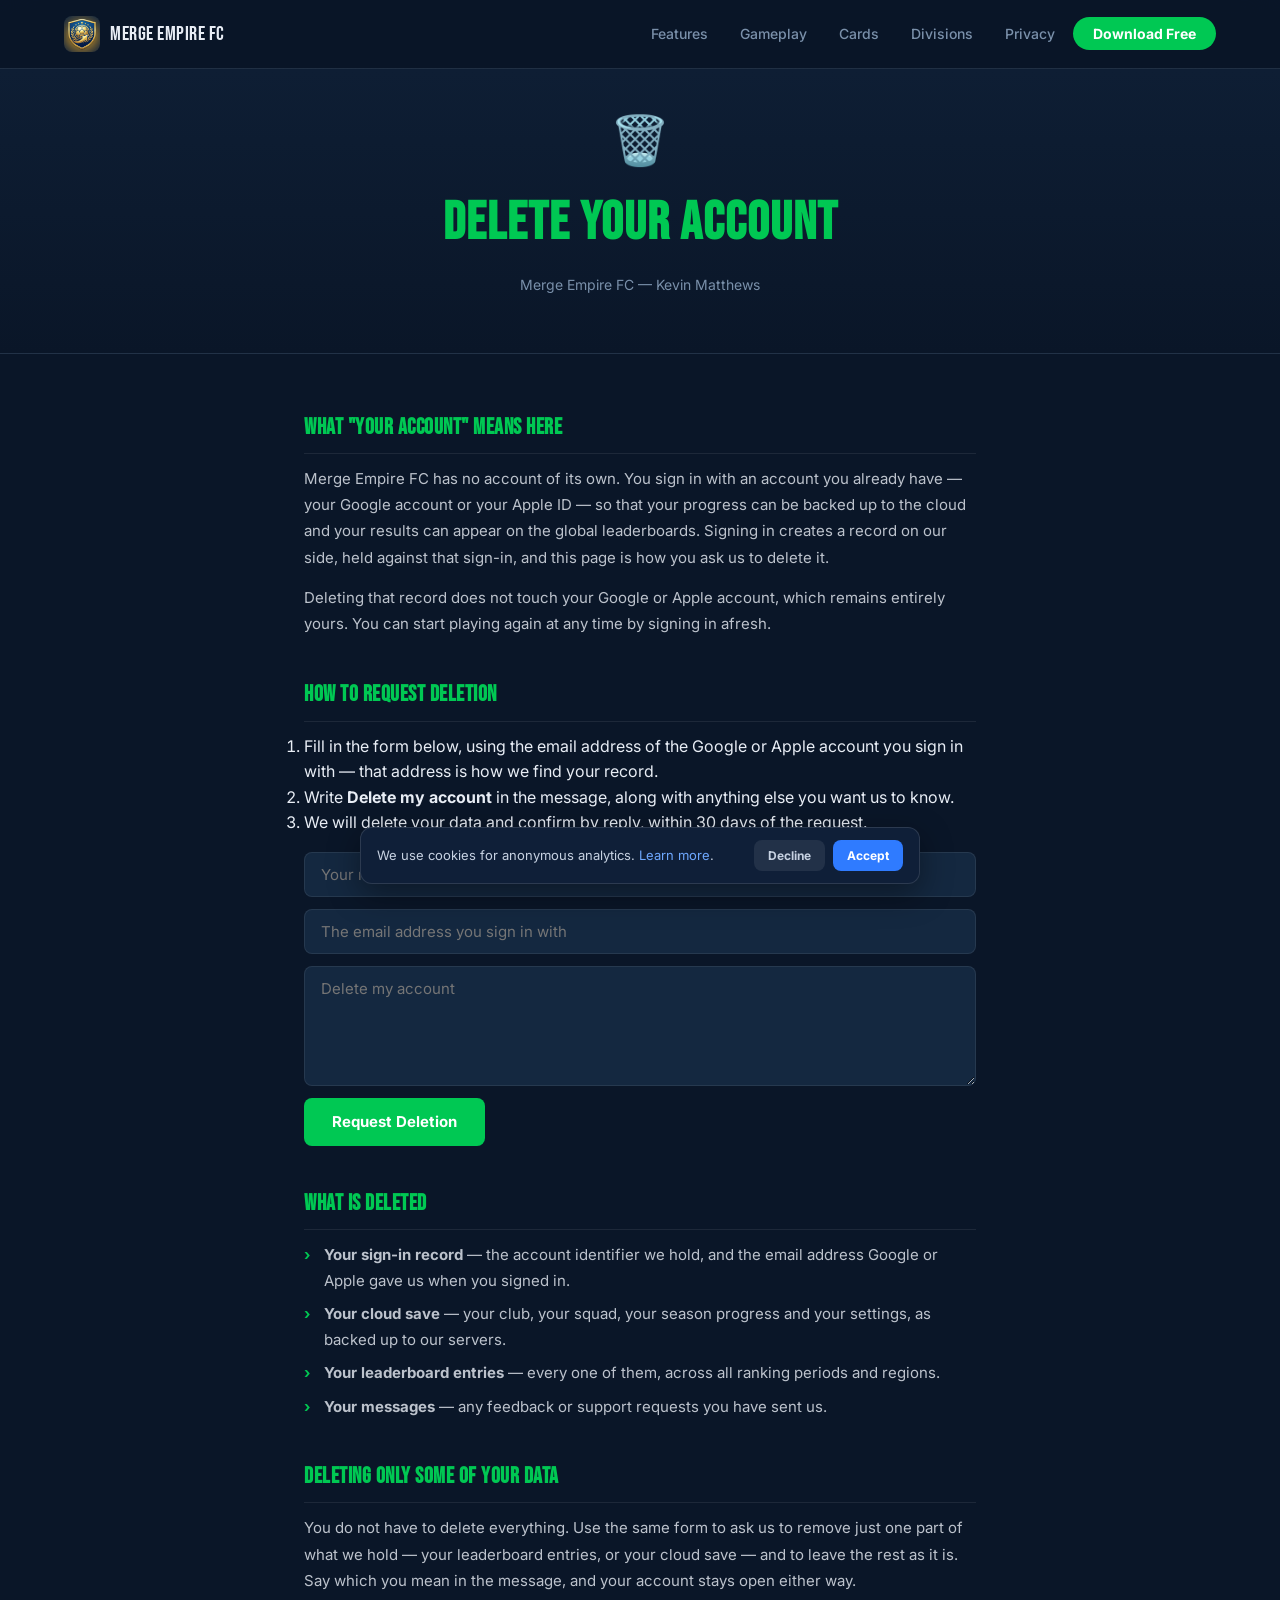
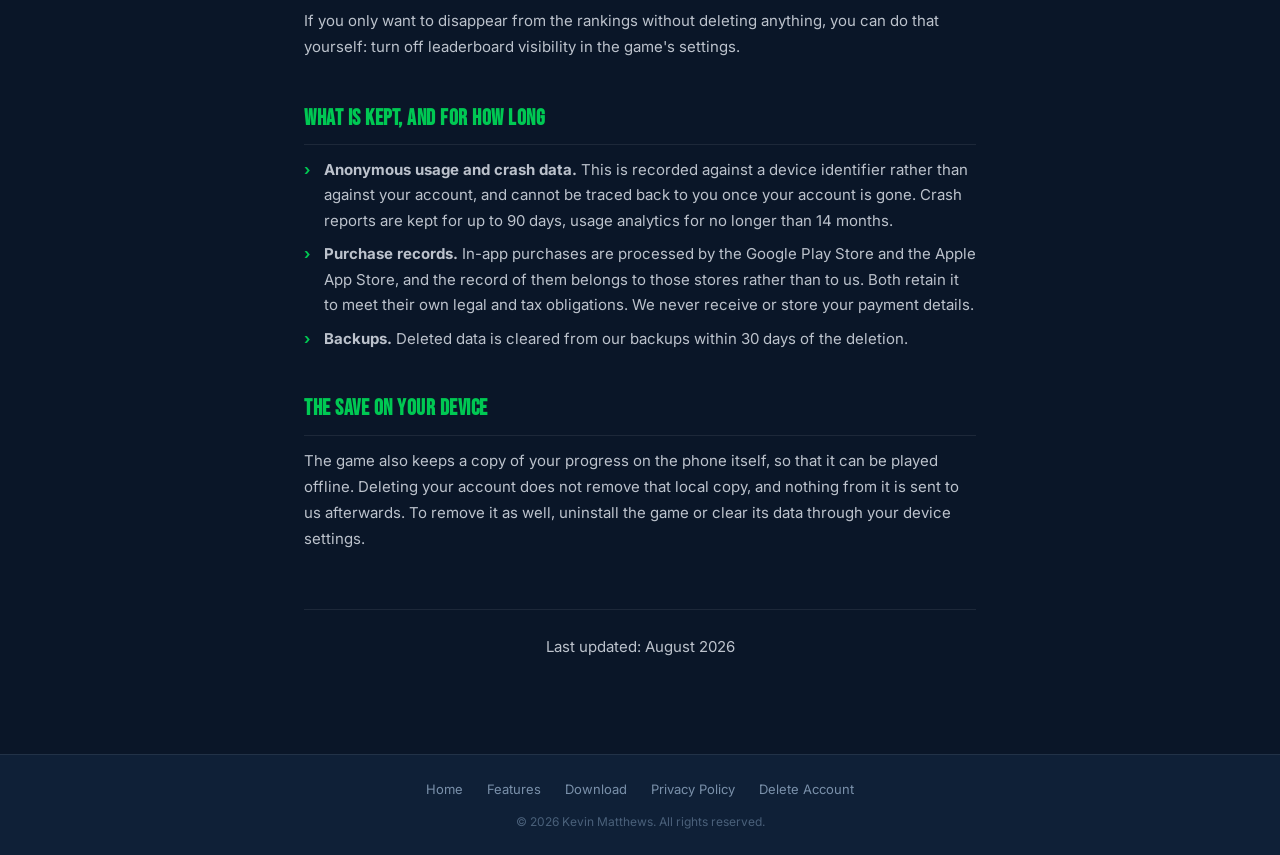
==== commit 2c24cc33: "Privacy policy: describe sign-in, cloud saves and leaderboards It claimed nothing left the device, w" ====
--- a/delete-account.html
+++ b/delete-account.html
@@ -277,6 +277,10 @@
       <li><strong>Your messages</strong> — any feedback or support requests you have sent us.</li>
     </ul>
 
+    <h2>Deleting only some of your data</h2>
+    <p>You do not have to delete everything. Use the same form to ask us to remove just one part of what we hold — your leaderboard entries, or your cloud save — and to leave the rest as it is. Say which you mean in the message, and your account stays open either way.</p>
+    <p>If you only want to disappear from the rankings without deleting anything, you can do that yourself: turn off leaderboard visibility in the game's settings.</p>
+
     <h2>What is kept, and for how long</h2>
     <ul>
       <li><strong>Anonymous usage and crash data.</strong> This is recorded against a device identifier rather than against your account, and cannot be traced back to you once your account is gone. Crash reports are kept for up to 90 days, usage analytics for no longer than 14 months.</li>
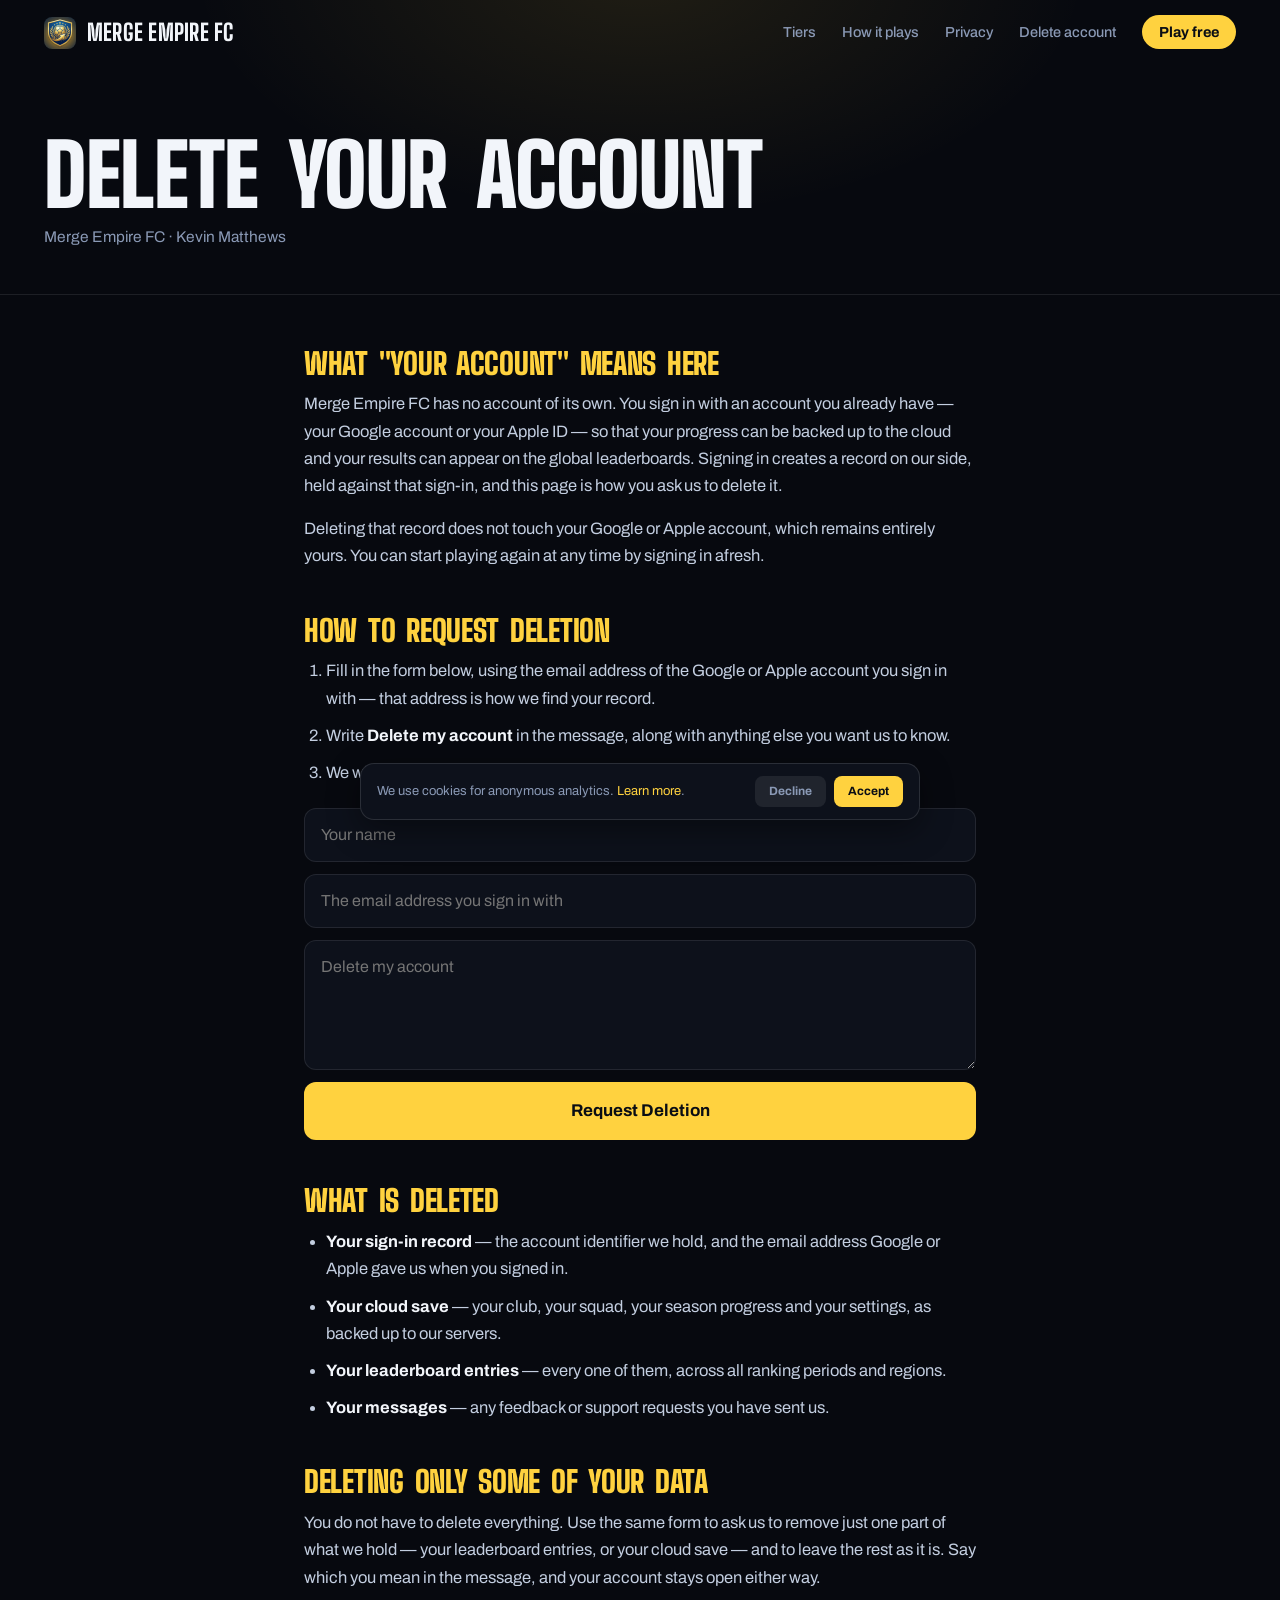
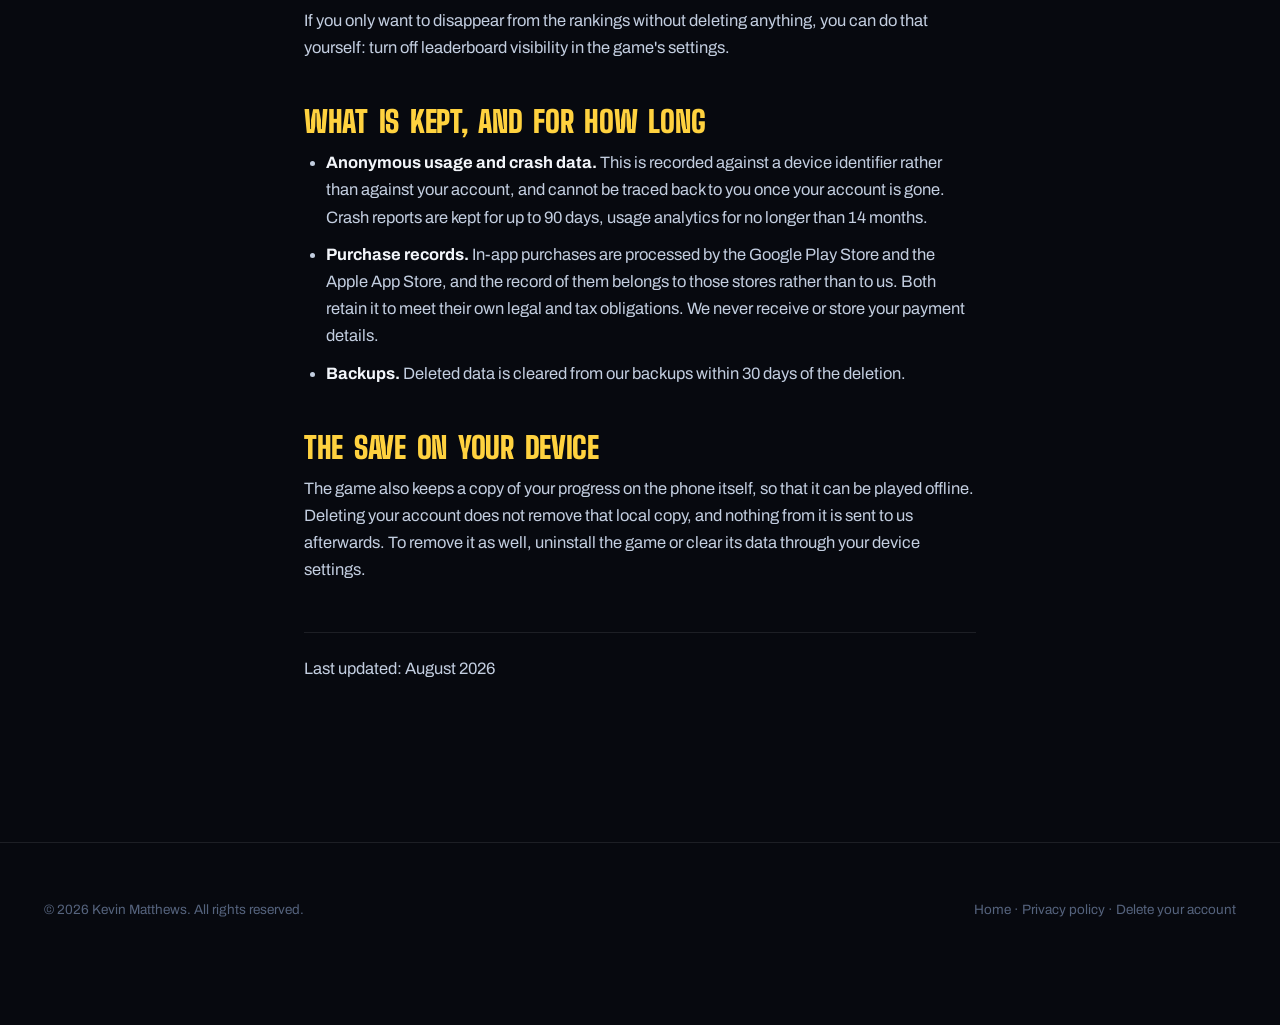
==== commit 8f763d24: "Redesign the site around the card tiers Rarity is the palette now: near-black arena, one spotlight, " ====
--- a/delete-account.html
+++ b/delete-account.html
@@ -5,249 +5,42 @@
   <meta name="viewport" content="width=device-width, initial-scale=1.0">
   <title>Delete Your Account — Merge Empire FC</title>
   <meta name="description" content="How to request deletion of your Merge Empire FC account and the data stored against it.">
-  <meta name="theme-color" content="#0a1628">
+  <meta name="theme-color" content="#07090f">
   <link rel="icon" type="image/png" sizes="512x512" href="assets/icon-512.png">
   <link rel="apple-touch-icon" href="assets/icon-512.png">
   <link rel="preconnect" href="https://fonts.googleapis.com">
   <link rel="preconnect" href="https://fonts.gstatic.com" crossorigin>
-  <link href="https://fonts.googleapis.com/css2?family=Bebas+Neue&family=Inter:wght@300;400;500;600;700;800;900&display=swap" rel="stylesheet">
+  <link href="https://fonts.googleapis.com/css2?family=Big+Shoulders+Display:wght@600;800;900&family=Archivo:wght@400;500;600;700&display=swap" rel="stylesheet">
   <link rel="stylesheet" href="css/styles.css">
-  <style>
-    /* ---- Privacy-policy page overrides ---- */
-    .pp-nav-back {
-      display: inline-flex;
-      align-items: center;
-      gap: 8px;
-      font-size: 14px;
-      font-weight: 600;
-      color: var(--text-muted);
-      padding: 8px 0;
-      transition: color 0.2s;
-    }
-    .pp-nav-back:hover { color: var(--green); }
-    .pp-nav-back svg { flex-shrink: 0; }
-
-    .pp-hero {
-      background: linear-gradient(180deg, var(--navy-mid) 0%, var(--navy) 100%);
-      padding: calc(var(--navbar-h) + 48px) 24px 56px;
-      text-align: center;
-      border-bottom: 1px solid var(--border);
-    }
-
-    .pp-hero-icon {
-      font-size: 48px;
-      line-height: 1;
-      margin-bottom: 16px;
-      display: block;
-    }
-
-    .pp-hero h1 {
-      font-family: 'Bebas Neue', sans-serif;
-      font-size: clamp(32px, 6vw, 54px);
-      letter-spacing: 1px;
-      color: var(--green);
-      margin-bottom: 8px;
-    }
-
-    .pp-hero p {
-      font-size: 14px;
-      color: var(--text-muted);
-    }
-
-    .pp-content {
-      max-width: 720px;
-      margin: 0 auto;
-      padding: 56px 24px 80px;
-    }
-
-    .pp-content h2 {
-      font-family: 'Bebas Neue', sans-serif;
-      font-size: 22px;
-      letter-spacing: 0.5px;
-      color: var(--green);
-      margin: 40px 0 12px;
-      padding-bottom: 8px;
-      border-bottom: 1px solid var(--border);
-    }
-
-    .pp-content h2:first-of-type { margin-top: 0; }
-
-    .pp-content p {
-      font-size: 15px;
-      line-height: 1.75;
-      color: rgba(232, 237, 245, 0.8);
-      margin-bottom: 14px;
-    }
-
-    .pp-content ul {
-      margin: 8px 0 14px 0;
-      padding-left: 0;
-      list-style: none;
-    }
-
-    .pp-content ul li {
-      position: relative;
-      padding-left: 20px;
-      font-size: 15px;
-      line-height: 1.7;
-      color: rgba(232, 237, 245, 0.8);
-      margin-bottom: 8px;
-    }
-
-    .pp-content ul li::before {
-      content: '›';
-      position: absolute;
-      left: 0;
-      color: var(--green);
-      font-weight: 700;
-    }
-
-    .pp-content a {
-      color: var(--green);
-      text-decoration: underline;
-      text-underline-offset: 3px;
-    }
-
-    .pp-content a:hover { color: #00e560; }
-
-    .pp-updated {
-      font-size: 13px;
-      color: var(--text-dim);
-      text-align: center;
-      margin-top: 56px;
-      padding-top: 24px;
-      border-top: 1px solid var(--border);
-    }
-
-    /* Contact form */
-    .contact-form {
-      margin-top: 16px;
-      display: flex;
-      flex-direction: column;
-      gap: 12px;
-    }
-
-    .contact-form input,
-    .contact-form textarea {
-      background: var(--navy-light);
-      border: 1px solid var(--border);
-      border-radius: var(--radius-sm);
-      padding: 12px 16px;
-      color: var(--text);
-      font-size: 15px;
-      font-family: inherit;
-      width: 100%;
-      outline: none;
-      transition: border-color 0.2s, box-shadow 0.2s;
-    }
-
-    .contact-form input:focus,
-    .contact-form textarea:focus {
-      border-color: var(--green);
-      box-shadow: 0 0 0 3px rgba(0, 200, 83, 0.12);
-    }
-
-    .contact-form textarea {
-      min-height: 120px;
-      resize: vertical;
-    }
-
-    .contact-form button {
-      background: var(--green);
-      color: #fff;
-      border: none;
-      border-radius: var(--radius-sm);
-      padding: 12px 28px;
-      font-size: 15px;
-      font-weight: 700;
-      cursor: pointer;
-      align-self: flex-start;
-      transition: background 0.2s, transform 0.2s;
-      font-family: inherit;
-    }
-
-    .contact-form button:hover {
-      background: #00e560;
-      transform: translateY(-1px);
-    }
-
-    .form-success {
-      display: none;
-      color: var(--green);
-      font-weight: 600;
-      font-size: 15px;
-      margin-top: 12px;
-      padding: 14px 18px;
-      background: var(--green-faint);
-      border: 1px solid rgba(0, 200, 83, 0.2);
-      border-radius: var(--radius-sm);
-    }
-
-    /* Footer simplified on privacy page */
-    .pp-footer {
-      background: var(--navy-mid);
-      border-top: 1px solid var(--border);
-      padding: 24px;
-      text-align: center;
-    }
-
-    .pp-footer-links {
-      display: flex;
-      justify-content: center;
-      gap: 24px;
-      flex-wrap: wrap;
-      margin-bottom: 12px;
-    }
-
-    .pp-footer-links a {
-      font-size: 13px;
-      color: var(--text-muted);
-      transition: color 0.2s;
-    }
-
-    .pp-footer-links a:hover { color: var(--green); }
-
-    .pp-footer p {
-      font-size: 12px;
-      color: var(--text-dim);
-    }
-  </style>
 
   <!-- Firebase Analytics (consent-gated) -->
   <script type="module" src="js/analytics.js"></script>
 </head>
 <body>
 
-  <!-- Navbar -->
-  <nav class="navbar scrolled" id="navbar">
-    <div class="nav-container">
-      <a href="index.html" class="nav-logo">
-        <img src="assets/icon-512.png" alt="Merge Empire FC Logo">
-        <span>Merge Empire FC</span>
-      </a>
-      <ul class="nav-links" id="navLinks">
-        <li><a href="index.html#features">Features</a></li>
-        <li><a href="index.html#gameplay">Gameplay</a></li>
-        <li><a href="index.html#cards">Cards</a></li>
-        <li><a href="index.html#divisions">Divisions</a></li>
-        <li><a href="privacy-policy.html">Privacy</a></li>
-        <li><a href="index.html#download" class="nav-cta">Download Free</a></li>
-      </ul>
-      <button class="nav-toggle" id="navToggle" aria-label="Toggle navigation">
-        <span></span><span></span><span></span>
-      </button>
-    </div>
-  </nav>
+<nav class="navbar scrolled" id="navbar">
+  <div class="nav-container">
+    <a href="index.html" class="nav-logo"><img src="assets/icon-512.png" alt=""> Merge Empire FC</a>
+    <button class="nav-toggle" id="navToggle" aria-label="Toggle navigation" aria-expanded="false"><span></span><span></span><span></span></button>
+    <ul class="nav-links" id="navLinks">
+      <li><a href="index.html#tiers">Tiers</a></li>
+      <li><a href="index.html#play">How it plays</a></li>
+      <li><a href="privacy-policy.html">Privacy</a></li>
+      <li><a href="delete-account.html">Delete account</a></li>
+      <li><a href="https://play.google.com/store/apps/details?id=com.mergeempirefc.app" class="nav-cta" target="_blank" rel="noopener">Play free</a></li>
+    </ul>
+  </div>
+</nav>
 
-  <!-- Hero -->
-  <div class="pp-hero">
-    <span class="pp-hero-icon">🗑️</span>
-    <h1>Delete Your Account</h1>
-    <p>Merge Empire FC — Kevin Matthews</p>
+<header class="doc-hero">
+  <div class="container">
+    <h1>Delete your account</h1>
+    <p>Merge Empire FC &middot; Kevin Matthews</p>
   </div>
+</header>
 
-  <!-- Content -->
-  <div class="pp-content">
+<main class="doc">
+
 
     <h2>What "your account" means here</h2>
     <p>Merge Empire FC has no account of its own. You sign in with an account you already have — your Google account or your Apple ID — so that your progress can be backed up to the cloud and your results can appear on the global leaderboards. Signing in creates a record on our side, held against that sign-in, and this page is how you ask us to delete it.</p>
@@ -260,7 +53,7 @@
       <li>We will delete your data and confirm by reply, within 30 days of the request.</li>
     </ol>
 
-    <form class="contact-form" action="https://formspree.io/f/mgorzbnz" method="POST">
+    <form class="form" action="https://formspree.io/f/mgorzbnz" method="POST">
       <input type="text" name="name" placeholder="Your name" required autocomplete="name">
       <input type="email" name="email" placeholder="The email address you sign in with" required autocomplete="email">
       <textarea name="message" placeholder="Delete my account" required></textarea>
@@ -290,47 +83,34 @@
 
     <h2>The save on your device</h2>
     <p>The game also keeps a copy of your progress on the phone itself, so that it can be played offline. Deleting your account does not remove that local copy, and nothing from it is sent to us afterwards. To remove it as well, uninstall the game or clear its data through your device settings.</p>
+  <p class="doc-updated">Last updated: August 2026</p>
+</main>
 
-    <p class="pp-updated">Last updated: August 2026</p>
+<footer>
+  <div class="container">
+    <div class="fbase" style="margin-top:0;padding-top:0;border-top:0">
+      <span>&copy; 2026 Kevin Matthews. All rights reserved.</span>
+      <span><a href="index.html">Home</a> &middot; <a href="privacy-policy.html">Privacy policy</a> &middot; <a href="delete-account.html">Delete your account</a></span>
+    </div>
   </div>
+</footer>
 
-  <!-- Simple footer -->
-  <footer class="pp-footer">
-    <div class="pp-footer-links">
-      <a href="index.html">Home</a>
-      <a href="index.html#features">Features</a>
-      <a href="index.html#download">Download</a>
-      <a href="privacy-policy.html">Privacy Policy</a>
-      <a href="delete-account.html">Delete Account</a>
-    </div>
-    <p>&copy; 2026 Kevin Matthews. All rights reserved.</p>
-  </footer>
-
-  <script>
-    // Mobile nav toggle
-    const toggle = document.getElementById('navToggle');
-    const links  = document.getElementById('navLinks');
-    toggle?.addEventListener('click', () => {
-      toggle.classList.toggle('open');
-      links.classList.toggle('open');
-    });
-
-    // Contact form AJAX submit
-    const form = document.querySelector('.contact-form');
-    form?.addEventListener('submit', async (e) => {
-      e.preventDefault();
-      try {
-        const res = await fetch(form.action, {
-          method: 'POST',
-          body: new FormData(form),
-          headers: { Accept: 'application/json' }
-        });
-        if (res.ok) {
-          form.style.display = 'none';
-          document.getElementById('form-success').style.display = 'block';
-        }
-      } catch (_) { form.submit(); }
-    });
-  </script>
+<script src="js/main.js"></script>
+<script>
+  // Formspree, submitted without leaving the page.
+  const form = document.querySelector('.form');
+  form?.addEventListener('submit', async (e) => {
+    e.preventDefault();
+    try {
+      const res = await fetch(form.action, {
+        method: 'POST', body: new FormData(form), headers: { Accept: 'application/json' }
+      });
+      if (res.ok) {
+        form.style.display = 'none';
+        document.getElementById('form-success').style.display = 'block';
+      } else { form.submit(); }
+    } catch (_) { form.submit(); }
+  });
+</script>
 </body>
 </html>
--- a/css/styles.css
+++ b/css/styles.css
@@ -1,1447 +1,307 @@
 /* =========================================================
-   MERGE EMPIRE FC — WEBSITE
+   MERGE EMPIRE FC — design system
+   The world is documented in /DESIGN.md. Rarity is the palette:
+   the page is near-black until a card appears.
    ========================================================= */
 
-/* --- Custom Properties ---------------------------------- */
-:root {
-  --navy:         #0a1628;
-  --navy-mid:     #0f2037;
-  --navy-light:   #142840;
-  --green:        #00c853;
-  --green-dark:   #00963d;
-  --green-faint:  rgba(0, 200, 83, 0.12);
-  --gold:         #f5c518;
-  --gold-dark:    #c49b10;
-  --gold-faint:   rgba(245, 197, 24, 0.12);
-  --text:         #e8edf5;
-  --text-muted:   #7a90aa;
-  --text-dim:     #4a607a;
-  --glass:        rgba(255, 255, 255, 0.05);
-  --glass-hover:  rgba(255, 255, 255, 0.09);
-  --border:       rgba(255, 255, 255, 0.08);
-  --border-bright:rgba(255, 255, 255, 0.15);
-  --radius-sm:    8px;
-  --radius:       12px;
-  --radius-lg:    20px;
-  --shadow-sm:    0 4px 16px rgba(0, 0, 0, 0.3);
-  --shadow:       0 8px 32px rgba(0, 0, 0, 0.4);
-  --shadow-lg:    0 20px 60px rgba(0, 0, 0, 0.5);
-  --navbar-h:     68px;
-}
-
-/* --- Reset --------------------------------------------- */
-*, *::before, *::after {
-  box-sizing: border-box;
-  margin: 0;
-  padding: 0;
-}
-
-html {
-  scroll-behavior: smooth;
-  font-size: 16px;
-}
-
-body {
-  font-family: 'Inter', -apple-system, BlinkMacSystemFont, 'Segoe UI', sans-serif;
-  background: var(--navy);
-  color: var(--text);
-  overflow-x: hidden;
-  line-height: 1.6;
-}
-
-img { display: block; max-width: 100%; }
-a { color: inherit; text-decoration: none; }
-ul { list-style: none; }
-button { cursor: pointer; border: none; background: none; font: inherit; }
-
-/* --- Layout -------------------------------------------- */
-.container {
-  max-width: 1200px;
-  margin: 0 auto;
-  padding: 0 24px;
-}
-
-/* --- Buttons ------------------------------------------- */
-.btn {
-  display: inline-flex;
-  align-items: center;
-  gap: 8px;
-  padding: 14px 28px;
-  border-radius: 50px;
-  font-weight: 700;
-  font-size: 15px;
-  letter-spacing: 0.3px;
-  transition: transform 0.2s, box-shadow 0.2s, background 0.2s;
-  white-space: nowrap;
-}
-
-.btn:hover { transform: translateY(-2px); }
-.btn:active { transform: translateY(0); }
-
-.btn-primary {
-  background: var(--green);
-  color: #fff;
-  box-shadow: 0 4px 24px rgba(0, 200, 83, 0.35);
-}
-
-.btn-primary:hover {
-  background: #00e560;
-  box-shadow: 0 8px 32px rgba(0, 200, 83, 0.5);
-}
-
-.btn-outline {
-  background: transparent;
-  color: var(--text);
-  border: 2px solid var(--border-bright);
-}
-
-.btn-outline:hover {
-  background: var(--glass-hover);
-  border-color: rgba(255, 255, 255, 0.3);
-}
-
-/* --- Section Header ------------------------------------ */
-.section-header {
-  text-align: center;
-  max-width: 640px;
-  margin: 0 auto 56px;
-}
-
-.section-eyebrow {
-  display: inline-block;
-  font-size: 11px;
-  font-weight: 700;
-  letter-spacing: 3px;
-  color: var(--green);
-  margin-bottom: 12px;
-  text-transform: uppercase;
-}
-
-.section-title {
-  font-family: 'Bebas Neue', sans-serif;
-  font-size: clamp(32px, 5vw, 52px);
-  line-height: 1.05;
-  color: var(--text);
-  margin-bottom: 16px;
-}
-
-.section-subtitle {
-  font-size: 16px;
-  color: var(--text-muted);
-  line-height: 1.7;
-}
-
-/* --- Scroll Reveal ------------------------------------- */
-.reveal {
-  opacity: 0;
-  transform: translateY(32px);
-  transition: opacity 0.6s ease, transform 0.6s ease;
-  transition-delay: var(--delay, 0ms);
-}
-
-.reveal.visible {
-  opacity: 1;
-  transform: translateY(0);
-}
-
-/* =========================================================
-   NAVBAR
-   ========================================================= */
-.navbar {
-  position: fixed;
-  top: 0;
-  left: 0;
-  right: 0;
-  z-index: 100;
-  height: var(--navbar-h);
-  transition: background 0.3s, box-shadow 0.3s, backdrop-filter 0.3s;
-}
-
-.navbar.scrolled {
-  background: rgba(10, 22, 40, 0.95);
-  backdrop-filter: blur(16px);
-  -webkit-backdrop-filter: blur(16px);
-  box-shadow: 0 1px 0 var(--border);
-}
-
-.nav-container {
-  max-width: 1200px;
-  margin: 0 auto;
-  padding: 0 24px;
-  height: 100%;
-  display: flex;
-  align-items: center;
-  justify-content: space-between;
-  gap: 24px;
-}
-
-.nav-logo {
-  display: flex;
-  align-items: center;
-  gap: 10px;
-  flex-shrink: 0;
-}
-
-.nav-logo img {
-  width: 36px;
-  height: 36px;
-  border-radius: 8px;
-  object-fit: cover;
-}
-
-.nav-logo span {
-  font-family: 'Bebas Neue', sans-serif;
-  font-size: 20px;
-  letter-spacing: 0.5px;
-  color: var(--text);
-}
-
-.nav-links {
-  display: flex;
-  align-items: center;
-  gap: 4px;
-  flex-wrap: nowrap;
-}
-
-.nav-links a {
-  padding: 8px 14px;
-  font-size: 14px;
-  font-weight: 500;
-  color: var(--text-muted);
-  border-radius: var(--radius-sm);
-  transition: color 0.2s, background 0.2s;
-}
-
-.nav-links a:hover {
-  color: var(--text);
-  background: var(--glass);
-}
-
-.nav-links .nav-cta {
-  background: var(--green);
-  color: #fff !important;
-  font-weight: 700;
-  padding: 8px 20px;
-  border-radius: 50px;
-  white-space: nowrap;
-}
-
-.nav-links .nav-cta:hover {
-  background: #00e560;
-  transform: translateY(-1px);
-}
-
-.nav-toggle {
-  display: none;
-  flex-direction: column;
-  gap: 5px;
-  padding: 8px;
-  border-radius: var(--radius-sm);
-}
-
-.nav-toggle span {
-  display: block;
-  width: 22px;
-  height: 2px;
-  background: var(--text);
-  border-radius: 2px;
-  transition: transform 0.3s, opacity 0.3s;
-}
-
-.nav-toggle.open span:nth-child(1) { transform: translateY(7px) rotate(45deg); }
-.nav-toggle.open span:nth-child(2) { opacity: 0; }
-.nav-toggle.open span:nth-child(3) { transform: translateY(-7px) rotate(-45deg); }
-
-/* =========================================================
-   HERO
-   ========================================================= */
-.hero {
-  position: relative;
-  min-height: 100vh;
-  display: flex;
-  align-items: center;
-  overflow: hidden;
-}
-
-.hero-bg {
-  position: absolute;
-  inset: 0;
-  z-index: 0;
-}
-
-.hero-stadium {
-  width: 100%;
-  height: 100%;
-  object-fit: cover;
-  object-position: center 30%;
-  filter: brightness(0.4) saturate(0.8);
-}
-
-.hero-overlay {
-  position: absolute;
-  inset: 0;
-  background: linear-gradient(
-    105deg,
-    rgba(10, 22, 40, 0.92) 0%,
-    rgba(10, 22, 40, 0.75) 45%,
-    rgba(10, 22, 40, 0.4) 100%
-  );
-}
-
-.hero-pitch {
-  position: absolute;
-  bottom: 0;
-  left: 0;
-  right: 0;
-  height: 200px;
-  background: linear-gradient(0deg, var(--navy) 0%, transparent 100%);
-}
-
-.hero-content {
-  position: relative;
-  z-index: 2;
-  padding: calc(var(--navbar-h) + 40px) 24px 80px;
-  max-width: 640px;
-  margin-left: max(24px, calc(50vw - 600px + 24px));
-}
-
-.hero-badge {
-  display: inline-flex;
-  align-items: center;
-  gap: 8px;
-  background: var(--glass);
-  border: 1px solid var(--border-bright);
-  border-radius: 50px;
-  padding: 6px 16px;
-  font-size: 13px;
-  font-weight: 600;
-  color: var(--green);
-  margin-bottom: 24px;
-  backdrop-filter: blur(8px);
-}
-
-.badge-dot {
-  width: 8px;
-  height: 8px;
-  background: var(--green);
-  border-radius: 50%;
-  animation: pulse-badge 2s ease-in-out infinite;
-}
-
-@keyframes pulse-badge {
-  0%, 100% { box-shadow: 0 0 0 0 rgba(0, 200, 83, 0.5); }
-  50% { box-shadow: 0 0 0 6px rgba(0, 200, 83, 0); }
-}
-
-.hero-logo {
-  width: 80px;
-  height: 80px;
-  border-radius: var(--radius);
-  margin-bottom: 24px;
-  box-shadow: 0 8px 32px rgba(0, 0, 0, 0.4), 0 0 0 2px rgba(255,255,255,0.1);
-  animation: logo-glow 3s ease-in-out infinite;
-}
-
-@keyframes logo-glow {
-  0%, 100% { box-shadow: 0 8px 32px rgba(0,0,0,0.4), 0 0 24px rgba(0, 200, 83, 0.1); }
-  50% { box-shadow: 0 8px 32px rgba(0,0,0,0.4), 0 0 40px rgba(0, 200, 83, 0.35); }
-}
-
-.hero-title {
-  font-family: 'Bebas Neue', sans-serif;
-  font-size: clamp(56px, 9vw, 96px);
-  line-height: 0.95;
-  margin-bottom: 24px;
-  letter-spacing: 1px;
-}
-
-.hero-title .line-1 { color: var(--text); display: block; }
-.hero-title .line-2 {
-  color: var(--green);
-  display: block;
-  text-shadow: 0 0 40px rgba(0, 200, 83, 0.4);
-}
-.hero-title .line-3 {
-  display: block;
-  background: linear-gradient(90deg, var(--gold), #fff9c4);
-  -webkit-background-clip: text;
-  -webkit-text-fill-color: transparent;
-  background-clip: text;
-}
-
-.hero-subtitle {
-  font-size: 17px;
-  line-height: 1.7;
-  color: rgba(232, 237, 245, 0.8);
-  margin-bottom: 32px;
-  max-width: 500px;
-}
-
-.hero-actions {
-  display: flex;
-  flex-wrap: wrap;
-  gap: 12px;
-  margin-bottom: 40px;
-}
-
-.hero-stats {
-  display: flex;
-  align-items: center;
-  gap: 24px;
-  flex-wrap: wrap;
-}
-
-.stat-item { text-align: center; }
-
-.stat-num {
-  display: block;
-  font-family: 'Bebas Neue', sans-serif;
-  font-size: 40px;
-  line-height: 1;
-  color: var(--gold);
-}
-
-.stat-label {
-  display: block;
-  font-size: 11px;
-  font-weight: 600;
-  letter-spacing: 1.5px;
-  text-transform: uppercase;
-  color: var(--text-muted);
-  margin-top: 4px;
-}
-
-.stat-divider {
-  width: 1px;
-  height: 40px;
-  background: var(--border);
-}
-
-/* --- Hero Cards (floating) ----------------------------- */
-.hero-cards {
-  position: absolute;
-  right: max(40px, calc(50vw - 600px + 40px));
-  top: 50%;
-  transform: translateY(-50%);
-  width: 380px;
-  height: 460px;
-  z-index: 2;
-  pointer-events: none;
-}
-
-.hero-card {
-  position: absolute;
-  background: rgba(10, 22, 40, 0.85);
-  border-radius: 16px;
-  overflow: hidden;
-  box-shadow: var(--shadow-lg);
-  backdrop-filter: blur(4px);
-}
-
-.hero-card--left {
-  width: 140px;
-  height: 200px;
-  left: 0;
-  top: 80px;
-  border: 2px solid rgba(147, 51, 234, 0.6);
-  animation: float-card 5s ease-in-out infinite;
-  --rot: -7deg;
-}
-
-.hero-card--center {
-  width: 165px;
-  height: 235px;
-  left: 110px;
-  top: 20px;
-  border: 2px solid rgba(245, 197, 24, 0.7);
-  animation: float-card 4.5s ease-in-out infinite;
-  animation-delay: -1.5s;
-  z-index: 2;
-  --rot: 2deg;
-}
-
-.hero-card--right {
-  width: 140px;
-  height: 200px;
-  right: 0;
-  top: 100px;
-  border: 2px solid rgba(147, 51, 234, 0.6);
-  animation: float-card 5.5s ease-in-out infinite;
-  animation-delay: -3s;
-  --rot: 7deg;
-}
-
-@keyframes float-card {
-  0%, 100% { transform: rotate(var(--rot)) translateY(0px); }
-  50% { transform: rotate(var(--rot)) translateY(-16px); }
-}
-
-.hc-tier {
-  padding: 4px 8px;
-  font-family: 'Bebas Neue', sans-serif;
-  font-size: 11px;
-  letter-spacing: 1px;
-  text-align: center;
-}
-
-.hc-tier.legend {
-  background: linear-gradient(90deg, #7c3aed, #db2777);
-  color: #fff;
-}
-
-.hc-tier.ultimate {
-  background: linear-gradient(90deg, #f59e0b, #ef4444, #8b5cf6);
-  color: #fff;
-}
-
-.hero-card img {
-  width: 100%;
-  height: calc(100% - 50px);
-  object-fit: cover;
-  object-position: top center;
-}
-
-.hc-info {
-  display: flex;
-  justify-content: space-between;
-  align-items: center;
-  padding: 4px 8px;
-  background: rgba(0,0,0,0.5);
-}
-
-.hc-pos {
-  font-family: 'Bebas Neue', sans-serif;
-  font-size: 14px;
-  color: rgba(255,255,255,0.9);
-}
-
-.hc-rating {
-  font-family: 'Bebas Neue', sans-serif;
-  font-size: 20px;
-  color: var(--gold);
-}
-
-/* --- Hero Scroll Indicator ----------------------------- */
-.hero-scroll {
-  position: absolute;
-  bottom: 32px;
-  left: 50%;
-  transform: translateX(-50%);
-  z-index: 3;
-}
-
-.scroll-indicator {
-  display: flex;
-  flex-direction: column;
-  align-items: center;
-  gap: 8px;
-  color: var(--text-muted);
-  font-size: 11px;
-  font-weight: 600;
-  letter-spacing: 2px;
-  text-transform: uppercase;
-}
-
-.scroll-line {
-  width: 1px;
-  height: 32px;
-  background: linear-gradient(180deg, var(--text-muted) 0%, transparent 100%);
-  animation: scroll-pulse 2s ease-in-out infinite;
-}
-
-@keyframes scroll-pulse {
-  0%, 100% { opacity: 0.5; transform: scaleY(1); transform-origin: top; }
-  50% { opacity: 1; transform: scaleY(1.2); transform-origin: top; }
-}
-
-/* =========================================================
-   MARQUEE
-   ========================================================= */
-.marquee-wrapper {
-  background: var(--navy-light);
-  border-top: 1px solid var(--border);
-  border-bottom: 1px solid var(--border);
-  overflow: hidden;
-  padding: 12px 0;
-}
-
-.marquee-track {
-  display: flex;
-  align-items: center;
-  gap: 0;
-  white-space: nowrap;
-  animation: marquee 30s linear infinite;
-  width: max-content;
-}
-
-.marquee-track span {
-  font-family: 'Bebas Neue', sans-serif;
-  font-size: 14px;
-  letter-spacing: 3px;
-  color: var(--text-muted);
-  padding: 0 20px;
-  flex-shrink: 0;
-}
-
-.marquee-track .marquee-dot {
-  font-size: 12px;
-  color: var(--green);
-  padding: 0 4px;
-}
-
-@keyframes marquee {
-  0% { transform: translateX(0); }
-  100% { transform: translateX(-50%); }
-}
-
-/* =========================================================
-   FEATURES
-   ========================================================= */
-.features {
-  padding: 100px 0;
-  background: var(--navy);
-}
-
-.features-grid {
-  display: grid;
-  grid-template-columns: repeat(auto-fit, minmax(260px, 1fr));
-  gap: 24px;
-}
-
-.feature-card {
-  background: var(--glass);
-  border: 1px solid var(--border);
-  border-radius: var(--radius-lg);
-  padding: 36px 28px;
-  transition: background 0.3s, transform 0.3s, box-shadow 0.3s;
-}
-
-.feature-card:hover {
-  background: var(--glass-hover);
-  transform: translateY(-6px);
-  box-shadow: var(--shadow);
-  border-color: var(--border-bright);
-}
-
-.feature-icon {
-  width: 64px;
-  height: 64px;
-  border-radius: var(--radius);
-  background: color-mix(in srgb, var(--icon-color) 15%, transparent);
-  border: 1px solid color-mix(in srgb, var(--icon-color) 30%, transparent);
-  display: flex;
-  align-items: center;
-  justify-content: center;
-  margin-bottom: 24px;
-  padding: 12px;
-  transition: box-shadow 0.3s;
-}
-
-.feature-card:hover .feature-icon {
-  box-shadow: 0 0 24px color-mix(in srgb, var(--icon-color) 40%, transparent);
-}
-
-.feature-icon img {
-  width: 100%;
-  height: 100%;
-  object-fit: contain;
-}
-
-.feature-card h3 {
-  font-family: 'Bebas Neue', sans-serif;
-  font-size: 24px;
-  letter-spacing: 0.5px;
-  margin-bottom: 12px;
-  color: var(--text);
-}
-
-.feature-card p {
-  font-size: 14px;
-  line-height: 1.7;
-  color: var(--text-muted);
-}
-
-/* =========================================================
-   VIDEO SECTION
-   ========================================================= */
-.video-section {
-  padding: 100px 0;
-  background: linear-gradient(180deg, var(--navy) 0%, var(--navy-mid) 50%, var(--navy) 100%);
-}
-
-.video-wrapper {
-  max-width: 800px;
-  margin: 0 auto;
-}
-
-.video-frame {
-  position: relative;
-  padding-top: 56.25%;
-  border-radius: var(--radius-lg);
-  overflow: hidden;
-  box-shadow: var(--shadow-lg), 0 0 0 1px var(--border);
-  background: var(--navy-light);
-}
-
-.video-frame iframe {
-  position: absolute;
-  inset: 0;
-  width: 100%;
-  height: 100%;
-  border: 0;
-}
-
-/* =========================================================
-   CARDS SHOWCASE
-   ========================================================= */
-.cards-showcase {
-  padding: 100px 0 60px;
-  background: var(--navy);
-  overflow: hidden;
-}
-
-.cards-scroll-wrapper {
-  overflow-x: auto;
-  overflow-y: visible;
-  padding: 20px 24px 32px;
-  scrollbar-width: thin;
-  scrollbar-color: var(--border) transparent;
-  cursor: grab;
-  user-select: none;
-}
-
-.cards-scroll-wrapper:active { cursor: grabbing; }
-
-.cards-scroll-wrapper::-webkit-scrollbar { height: 4px; }
-.cards-scroll-wrapper::-webkit-scrollbar-track { background: transparent; }
-.cards-scroll-wrapper::-webkit-scrollbar-thumb { background: var(--border); border-radius: 2px; }
-
-.cards-track {
-  display: flex;
-  gap: 16px;
-  width: max-content;
-  padding: 12px 0;
-}
-
-/* --- Player Card ---------------------------------------- */
-.player-card {
-  position: relative;
-  width: 155px;
-  min-width: 155px;
-  height: 230px;
-  border-radius: 14px;
-  overflow: visible;
-  cursor: pointer;
-  flex-shrink: 0;
-  transition: transform 0.35s cubic-bezier(0.34, 1.56, 0.64, 1), box-shadow 0.35s;
-}
-
-.player-card:hover {
-  transform: translateY(-14px) scale(1.04);
-  z-index: 5;
-}
-
-.player-card:hover .pc-inner {
-  box-shadow: 0 24px 60px rgba(0,0,0,0.5), 0 0 32px var(--card-glow, rgba(255,255,255,0.2));
-}
-
-.pc-inner {
-  position: absolute;
-  inset: 0;
-  border-radius: 14px;
-  overflow: hidden;
-  border: 2px solid var(--card-border, rgba(255,255,255,0.15));
-  box-shadow: var(--shadow);
-  transition: box-shadow 0.35s;
-  background: var(--navy-mid);
-}
-
-/* Shimmer overlay */
-.pc-inner::after {
-  content: '';
-  position: absolute;
-  inset: 0;
-  background: linear-gradient(
-    135deg,
-    transparent 0%,
-    rgba(255,255,255,0.04) 40%,
-    rgba(255,255,255,0.08) 50%,
-    transparent 60%
-  );
-  opacity: 0;
-  transition: opacity 0.3s;
-  z-index: 5;
-  pointer-events: none;
-}
-
-.player-card:hover .pc-inner::after { opacity: 1; }
-
-.pc-header {
-  position: relative;
-  display: flex;
-  justify-content: space-between;
-  align-items: flex-start;
-  padding: 10px 10px 6px;
-  z-index: 2;
-  background: var(--card-header, rgba(0,0,0,0.5));
-}
-
-.pc-pos {
-  font-family: 'Bebas Neue', sans-serif;
-  font-size: 15px;
-  color: rgba(255,255,255,0.95);
-  text-shadow: 0 1px 4px rgba(0,0,0,0.8);
-}
-
-.pc-rating {
-  font-family: 'Bebas Neue', sans-serif;
-  font-size: 32px;
-  line-height: 1;
-  color: #fff;
-  text-shadow: 0 2px 8px rgba(0,0,0,0.8);
-}
-
-.pc-image-wrap {
-  position: absolute;
-  left: 0;
-  right: 0;
-  top: 44px;
-  bottom: 32px;
-  overflow: hidden;
-}
-
-.pc-image-wrap img {
-  width: 100%;
-  height: 100%;
-  object-fit: cover;
-  object-position: top center;
-  transition: transform 0.4s ease;
-}
-
-.player-card:hover .pc-image-wrap img { transform: scale(1.05); }
-
-.pc-footer {
-  position: absolute;
-  bottom: 0;
-  left: 0;
-  right: 0;
-  padding: 6px 8px;
-  text-align: center;
-  background: var(--card-footer, rgba(0,0,0,0.6));
-  z-index: 2;
-}
-
-.pc-tier-badge {
-  font-family: 'Bebas Neue', sans-serif;
-  font-size: 13px;
-  letter-spacing: 1.5px;
-  color: var(--card-tier-color, rgba(255,255,255,0.85));
-}
-
-/* --- Tier Variants ------------------------------------- */
-.tier-bronze {
-  --card-border: #cd7f32;
-  --card-glow: rgba(205, 127, 50, 0.45);
-  --card-header: linear-gradient(180deg, rgba(100, 50, 10, 0.85) 0%, rgba(80, 30, 5, 0) 100%);
-  --card-footer: linear-gradient(0deg, rgba(100, 50, 10, 0.9) 0%, rgba(80, 30, 5, 0) 100%);
-  --card-tier-color: #ffa04a;
-}
-
-.tier-silver {
-  --card-border: #b0bec5;
-  --card-glow: rgba(176, 190, 197, 0.4);
-  --card-header: linear-gradient(180deg, rgba(50, 60, 70, 0.85) 0%, transparent 100%);
-  --card-footer: linear-gradient(0deg, rgba(50, 60, 70, 0.9) 0%, transparent 100%);
-  --card-tier-color: #cfd8dc;
-}
-
-.tier-gold {
-  --card-border: #ffd700;
-  --card-glow: rgba(255, 215, 0, 0.45);
-  --card-header: linear-gradient(180deg, rgba(120, 85, 0, 0.85) 0%, transparent 100%);
-  --card-footer: linear-gradient(0deg, rgba(120, 85, 0, 0.9) 0%, transparent 100%);
-  --card-tier-color: #ffd700;
-}
-
-.tier-champion {
-  --card-border: #a78bfa;
-  --card-glow: rgba(139, 92, 246, 0.5);
-  --card-header: linear-gradient(180deg, rgba(60, 20, 120, 0.85) 0%, transparent 100%);
-  --card-footer: linear-gradient(0deg, rgba(60, 20, 120, 0.9) 0%, transparent 100%);
-  --card-tier-color: #c4b5fd;
-}
-
-.tier-legend {
-  --card-border: #9333ea;
-  --card-glow: rgba(147, 51, 234, 0.55);
-  --card-header: linear-gradient(180deg, rgba(80, 10, 160, 0.9) 0%, transparent 100%);
-  --card-footer: linear-gradient(0deg, rgba(80, 10, 160, 0.95) 0%, transparent 100%);
-  --card-tier-color: #d8b4fe;
-}
-
-/* Ultimate card — animated rainbow border */
-.tier-ultimate { --card-glow: rgba(255, 200, 50, 0.6); }
-
-.tier-ultimate .pc-inner {
-  border-color: transparent;
-}
-
-.tier-ultimate .pc-inner::before {
-  content: '';
-  position: absolute;
-  inset: -2px;
-  border-radius: 15px;
-  background: linear-gradient(135deg, #f59e0b, #ef4444, #8b5cf6, #06b6d4, #10b981, #f59e0b);
-  background-size: 400% 400%;
-  animation: rainbow-spin 4s linear infinite;
-  z-index: -1;
-}
-
-.tier-ultimate .pc-inner::after {
-  content: '';
-  position: absolute;
-  inset: 2px;
-  border-radius: 12px;
-  background: var(--navy-mid);
-  z-index: 0;
-}
-
-.tier-ultimate .pc-header,
-.tier-ultimate .pc-image-wrap,
-.tier-ultimate .pc-footer { z-index: 2; }
-
-.tier-ultimate .pc-header {
-  background: linear-gradient(180deg, rgba(120, 40, 0, 0.9) 0%, transparent 100%);
-}
-
-.tier-ultimate .pc-footer {
-  background: linear-gradient(0deg, rgba(80, 0, 120, 0.95) 0%, transparent 100%);
-}
-
-.tier-ultimate .pc-tier-badge { color: #fbbf24; }
-.tier-ultimate .pc-rating { color: #fbbf24; }
-
-@keyframes rainbow-spin {
-  0% { background-position: 0% 50%; }
-  50% { background-position: 100% 50%; }
-  100% { background-position: 0% 50%; }
-}
-
-/* --- Tier Legend Bar ----------------------------------- */
-.tier-legend-bar {
-  display: flex;
-  align-items: center;
-  justify-content: center;
-  flex-wrap: wrap;
-  gap: 12px;
-  margin-top: 8px;
-  padding: 0 24px;
-}
-
-.tier-item {
-  display: flex;
-  align-items: center;
-  gap: 6px;
-  font-size: 12px;
-  font-weight: 600;
-  color: var(--text-muted);
-  text-transform: uppercase;
-  letter-spacing: 1px;
-}
-
-.tier-dot {
-  width: 10px;
-  height: 10px;
-  border-radius: 50%;
-}
-
-.tier-dot.bronze  { background: #cd7f32; }
-.tier-dot.silver  { background: #b0bec5; }
-.tier-dot.gold    { background: #ffd700; }
-.tier-dot.legend  { background: #9333ea; }
-.tier-dot.ultimate {
-  background: linear-gradient(135deg, #f59e0b, #ef4444, #8b5cf6);
-  animation: rainbow-spin 2s linear infinite;
-  background-size: 200% 200%;
-}
-
-/* =========================================================
-   DIVISIONS LADDER
-   ========================================================= */
-.divisions {
-  padding: 100px 0;
-  background: var(--navy-mid);
-  position: relative;
-}
-
-.divisions::before {
-  content: '';
-  position: absolute;
-  inset: 0;
-  background: radial-gradient(ellipse 80% 50% at 50% 50%, rgba(0, 200, 83, 0.04) 0%, transparent 70%);
-  pointer-events: none;
-}
-
-.divisions-ladder {
-  max-width: 780px;
-  margin: 0 auto;
-  display: flex;
-  flex-direction: column;
-  gap: 8px;
-  position: relative;
-}
-
-/* Vertical connector line */
-.divisions-ladder::before {
-  content: '';
-  position: absolute;
-  left: 44px;
-  top: 60px;
-  bottom: 60px;
-  width: 2px;
-  background: linear-gradient(180deg, #ffd700, #ff7043, #ab47bc, #42a5f5, #66bb6a, #78909c, #8d6e63);
-  opacity: 0.3;
-  border-radius: 2px;
-}
-
-.division-row {
-  display: flex;
-  align-items: center;
-  gap: 20px;
-  padding: 20px 24px;
-  background: var(--glass);
-  border-radius: var(--radius);
-  border-left: 3px solid var(--div-color);
-  cursor: default;
-  transition: background 0.25s, transform 0.25s, box-shadow 0.25s;
-}
-
-.division-row:hover {
-  background: var(--glass-hover);
-  transform: translateX(6px);
-  box-shadow: var(--shadow-sm);
-}
-
-.division-row:first-child {
-  background: color-mix(in srgb, #ffd700 8%, var(--glass));
-  border-left-color: #ffd700;
-  box-shadow: 0 0 0 1px rgba(255, 215, 0, 0.15);
-}
-
-.div-trophy {
-  width: 68px;
-  height: 68px;
-  min-width: 68px;
-  background: color-mix(in srgb, var(--div-color) 12%, rgba(0,0,0,0.2));
-  border-radius: var(--radius-sm);
-  display: flex;
-  align-items: center;
-  justify-content: center;
-  padding: 10px;
-  border: 1px solid color-mix(in srgb, var(--div-color) 25%, transparent);
-  transition: box-shadow 0.25s;
-}
-
-.division-row:hover .div-trophy {
-  box-shadow: 0 0 20px color-mix(in srgb, var(--div-color) 35%, transparent);
-}
-
-.div-trophy img {
-  width: 100%;
-  height: 100%;
-  object-fit: contain;
-  filter: drop-shadow(0 2px 4px rgba(0,0,0,0.4));
-}
-
-.div-connector { display: none; }
-
-.div-info { flex: 1; }
-
-.div-info h3 {
-  font-family: 'Bebas Neue', sans-serif;
-  font-size: 24px;
-  letter-spacing: 0.5px;
-  color: var(--div-color);
-  line-height: 1.1;
-  margin-bottom: 4px;
-}
-
-.div-info p {
-  font-size: 13px;
-  color: var(--text-muted);
-  line-height: 1.5;
-  margin-bottom: 8px;
-}
-
-.div-rating {
-  display: inline-block;
-  font-size: 11px;
-  font-weight: 700;
-  letter-spacing: 1px;
-  text-transform: uppercase;
-  color: var(--div-color);
-  background: color-mix(in srgb, var(--div-color) 12%, transparent);
-  border: 1px solid color-mix(in srgb, var(--div-color) 25%, transparent);
-  padding: 3px 12px;
-  border-radius: 50px;
-}
-
-.div-arrow {
-  color: var(--text-dim);
-  font-size: 18px;
-  flex-shrink: 0;
-}
-
-/* =========================================================
-   CLUB SECTION
-   ========================================================= */
-.club-section {
-  padding: 100px 0;
-  background: var(--navy);
-}
-
-.club-grid {
-  display: grid;
-  grid-template-columns: repeat(auto-fit, minmax(280px, 1fr));
-  gap: 24px;
-}
-
-.club-asset {
-  background: var(--glass);
-  border: 1px solid var(--border);
-  border-radius: var(--radius-lg);
-  overflow: hidden;
-  transition: transform 0.3s, box-shadow 0.3s, background 0.3s;
-}
-
-.club-asset:hover {
-  transform: translateY(-6px);
-  box-shadow: var(--shadow);
-  background: var(--glass-hover);
-}
-
-.club-asset-img {
-  height: 180px;
-  overflow: hidden;
-  background: var(--navy-light);
-  position: relative;
-}
-
-.club-asset-img::after {
-  content: '';
-  position: absolute;
-  bottom: 0;
-  left: 0;
-  right: 0;
-  height: 60px;
-  background: linear-gradient(0deg, rgba(10,22,40,0.6) 0%, transparent 100%);
-}
-
-.club-asset-img img {
-  width: 100%;
-  height: 100%;
-  object-fit: cover;
-  object-position: center;
-  transition: transform 0.4s ease;
-}
-
-.club-asset:hover .club-asset-img img { transform: scale(1.06); }
-
-.club-asset-info {
-  padding: 20px 24px 24px;
-}
-
-.club-asset-info h4 {
-  font-family: 'Bebas Neue', sans-serif;
-  font-size: 22px;
-  letter-spacing: 0.5px;
-  color: var(--text);
-  margin-bottom: 8px;
-}
-
-.club-asset-info p {
-  font-size: 14px;
-  line-height: 1.6;
-  color: var(--text-muted);
-}
-
-/* =========================================================
-   DOWNLOAD SECTION
-   ========================================================= */
-.download-section {
-  position: relative;
-  padding: 120px 0;
-  text-align: center;
-  overflow: hidden;
-}
-
-.download-bg {
-  position: absolute;
-  inset: 0;
-  z-index: 0;
-}
-
-.download-stadium {
-  width: 100%;
-  height: 100%;
-  object-fit: cover;
-  object-position: center 40%;
-  filter: brightness(0.3) saturate(0.7);
-}
-
-.download-overlay {
-  position: absolute;
-  inset: 0;
-  background: linear-gradient(
-    180deg,
-    var(--navy) 0%,
-    rgba(10, 22, 40, 0.7) 50%,
-    var(--navy) 100%
-  );
-}
-
-.download-content {
-  position: relative;
-  z-index: 1;
-}
-
-.download-logo {
-  width: 96px;
-  height: 96px;
-  border-radius: 20px;
-  margin: 0 auto 28px;
-  box-shadow: 0 16px 48px rgba(0,0,0,0.5), 0 0 0 2px rgba(255,255,255,0.1);
-}
-
-.download-content h2 {
-  font-family: 'Bebas Neue', sans-serif;
-  font-size: clamp(36px, 6vw, 64px);
-  margin-bottom: 16px;
-  color: var(--text);
-}
-
-.download-content p {
-  font-size: 18px;
-  color: var(--text-muted);
-  margin-bottom: 40px;
-}
-
-.download-buttons {
-  display: flex;
-  justify-content: center;
-  gap: 16px;
-  flex-wrap: wrap;
-}
-
-.download-btn {
-  display: inline-flex;
-  align-items: center;
-  gap: 14px;
-  padding: 16px 32px;
-  border-radius: var(--radius);
-  font-weight: 600;
-  transition: transform 0.2s, box-shadow 0.2s;
-}
-
-.download-btn:hover {
-  transform: translateY(-3px);
-}
-
-.download-btn small { display: block; font-size: 11px; opacity: 0.8; }
-.download-btn strong { display: block; font-size: 20px; font-family: 'Bebas Neue', sans-serif; letter-spacing: 0.5px; }
-
-.google-play {
-  background: #1a1a2e;
-  color: #fff;
-  border: 2px solid rgba(255,255,255,0.2);
-  box-shadow: 0 8px 24px rgba(0,0,0,0.4);
-}
-
-.google-play:hover {
-  background: #242440;
-  box-shadow: 0 12px 32px rgba(0,0,0,0.5);
-}
-
-.app-store {
-  background: #000;
-  color: #fff;
-  border: 2px solid rgba(255,255,255,0.2);
-  box-shadow: 0 8px 24px rgba(0,0,0,0.4);
-}
-
-.app-store:hover {
-  background: #1a1a1a;
-  box-shadow: 0 12px 32px rgba(0,0,0,0.5);
-}
-
-/* =========================================================
+:root{
+  /* ground */
+  --ink:#07090f; --ink-2:#0d111b; --ink-3:#141a28;
+  /* ink on ground */
+  --paper:#f2f5fa; --mute:#8a99b5; --dim:#55637d;
+  /* the tier ladder — the only accents in the system */
+  --bronze:#ff9a3c; --silver:#cfd8dc; --gold:#ffd23f;
+  --champion:#b79cff; --legend:#e6a8ff; --ultimate:#ffe27a;
+  --pitch:#00c853;
+  /* edges */
+  --edge:rgba(255,255,255,.09); --edge-hi:rgba(255,255,255,.2);
+  /* metrics */
+  --bar-h:64px; --nav-h:66px; --radius:18px; --radius-sm:12px;
+  --shadow:0 30px 60px rgba(0,0,0,.65);
+}
+
+*{margin:0;padding:0;box-sizing:border-box}
+html{scroll-behavior:smooth;-webkit-text-size-adjust:100%}
+body{
+  background:var(--ink);color:var(--paper);
+  font:400 17px/1.65 Archivo,system-ui,-apple-system,sans-serif;
+  overflow-x:hidden;-webkit-font-smoothing:antialiased;text-rendering:optimizeLegibility;
+}
+img{display:block;max-width:100%;height:auto;overflow:hidden}
+a{color:inherit;text-decoration:none}
+button{font:inherit;color:inherit;background:none;border:0;cursor:pointer}
+:focus-visible{outline:2px solid var(--gold);outline-offset:3px;border-radius:4px}
+
+h1,h2,h3,.display{
+  font-family:'Big Shoulders Display',Impact,sans-serif;font-weight:900;
+  line-height:.86;letter-spacing:-.01em;text-transform:uppercase;
+  word-spacing:.14em; /* condensed face; words join without it */
+}
+.container{max-width:1240px;margin:0 auto;padding:0 24px}
+.eyebrow{font:600 13px/1 Archivo,sans-serif;letter-spacing:.22em;word-spacing:.1em;text-transform:uppercase;color:var(--mute)}
+.sr-only{position:absolute;width:1px;height:1px;overflow:hidden;clip:rect(0 0 0 0);white-space:nowrap}
+
+/* ---------------------------------------------------------
+   NAV
+   --------------------------------------------------------- */
+.navbar{
+  position:fixed;top:0;left:0;right:0;z-index:70;height:var(--nav-h);
+  display:flex;align-items:center;transition:background .3s,border-color .3s;
+  border-bottom:1px solid transparent;
+}
+.navbar.scrolled{background:rgba(7,9,15,.88);backdrop-filter:blur(14px);border-bottom-color:var(--edge)}
+.nav-container{max-width:1240px;margin:0 auto;padding:0 24px;width:100%;display:flex;align-items:center;gap:24px}
+.nav-logo{display:flex;align-items:center;gap:11px;font-family:'Big Shoulders Display',sans-serif;
+  font-weight:800;font-size:23px;letter-spacing:.01em;text-transform:uppercase}
+.nav-logo img{width:32px;height:32px;border-radius:8px}
+.nav-links{display:flex;gap:26px;margin-left:auto;list-style:none;align-items:center}
+.nav-links a{font-size:14.5px;font-weight:500;color:var(--mute);transition:color .18s}
+.nav-links a:hover{color:var(--paper)}
+.nav-cta{padding:9px 17px;border-radius:999px;background:var(--gold);color:#0a0d14!important;
+  font-weight:700!important;transition:background .18s,transform .18s}
+.nav-cta:hover{background:#ffdf6b;transform:translateY(-1px)}
+.nav-toggle{display:none;flex-direction:column;gap:5px;margin-left:auto;padding:8px}
+.nav-toggle span{width:22px;height:2px;background:var(--paper);transition:transform .25s,opacity .2s}
+.nav-toggle.open span:nth-child(1){transform:translateY(7px) rotate(45deg)}
+.nav-toggle.open span:nth-child(2){opacity:0}
+.nav-toggle.open span:nth-child(3){transform:translateY(-7px) rotate(-45deg)}
+
+/* ---------------------------------------------------------
+   ARENA / HERO
+   --------------------------------------------------------- */
+.arena{position:relative;min-height:100svh;display:flex;flex-direction:column;justify-content:center;
+  padding:calc(var(--nav-h) + 40px) 0 72px;overflow:hidden}
+.arena::before{content:"";position:absolute;inset:-20% -20% auto;height:130%;pointer-events:none;
+  background:radial-gradient(60% 55% at 50% 22%,rgba(255,210,63,.16),rgba(255,210,63,.05) 38%,transparent 70%)}
+.arena::after{content:"";position:absolute;inset:0;pointer-events:none;
+  background:repeating-linear-gradient(0deg,rgba(255,255,255,.014) 0 1px,transparent 1px 3px)}
+.floor{position:absolute;left:50%;bottom:12%;width:min(1100px,92vw);height:220px;transform:translateX(-50%);
+  background:radial-gradient(50% 50% at 50% 50%,rgba(255,210,63,.14),transparent 72%);filter:blur(24px);
+  pointer-events:none;animation:breathe 7s ease-in-out infinite}
+@keyframes breathe{0%,100%{opacity:.85;transform:translateX(-50%) scale(1)}50%{opacity:1;transform:translateX(-50%) scale(1.05)}}
+
+.hero-grid{position:relative;z-index:2;display:grid;grid-template-columns:minmax(0,1fr) minmax(0,1.05fr);
+  gap:56px;align-items:center}
+.hero-title{font-size:clamp(58px,8.6vw,132px)}
+.hero-title span{display:block}
+.hero-title .gold{color:var(--gold)}
+.hero-sub{margin-top:26px;max-width:36ch;color:#c3cee0;font-size:clamp(17px,1.5vw,20px)}
+
+.stores{display:flex;flex-wrap:wrap;gap:12px;margin-top:32px}
+.store{display:inline-flex;align-items:center;gap:12px;padding:13px 22px 13px 18px;border-radius:14px;
+  background:var(--paper);color:#0a0d14;font-weight:700;box-shadow:0 10px 30px rgba(0,0,0,.5);
+  transition:transform .18s cubic-bezier(.2,.8,.3,1),box-shadow .18s}
+.store small{display:block;font:500 10.5px/1 Archivo,sans-serif;letter-spacing:.14em;text-transform:uppercase;opacity:.62}
+.store strong{display:block;font-size:16.5px;line-height:1.2;letter-spacing:-.01em}
+.store:hover{transform:translateY(-3px) scale(1.02);box-shadow:0 16px 40px rgba(0,0,0,.6)}
+.store.ghost{background:transparent;color:var(--paper);border:1.5px solid var(--edge-hi);box-shadow:none}
+.store.ghost:hover{border-color:var(--gold);color:var(--gold)}
+
+.proof{display:flex;align-items:center;gap:22px;margin-top:26px;flex-wrap:wrap}
+.rating{display:flex;align-items:baseline;gap:9px}
+.rating b{font-family:'Big Shoulders Display',sans-serif;font-size:34px;font-weight:800;color:var(--gold);line-height:1}
+.rating .stars{color:var(--gold);letter-spacing:1px;font-size:13px}
+.rating span{font-size:13.5px;color:var(--mute)}
+.proof-div{width:1px;height:30px;background:var(--edge)}
+
+/* ---------------------------------------------------------
+   CARDS — the atom
+   --------------------------------------------------------- */
+.card{
+  border-radius:var(--radius);overflow:hidden;background:var(--ink-3);border:1.5px solid var(--edge);
+  box-shadow:var(--shadow);position:relative;
+}
+.card img{width:100%;aspect-ratio:1;object-fit:cover}
+.card .meta{padding:12px 14px 14px;display:flex;align-items:center;justify-content:space-between;gap:8px}
+.card .pos{font:700 11px/1 Archivo,sans-serif;letter-spacing:.16em;color:var(--mute)}
+.card .tier{font-family:'Big Shoulders Display',sans-serif;font-weight:800;font-size:22px;line-height:1;color:var(--t,#fff)}
+.card::after{content:"";position:absolute;inset:0;border-radius:var(--radius);pointer-events:none;
+  box-shadow:inset 0 0 0 1.5px var(--t,transparent),inset 0 -70px 60px -60px var(--t,transparent)}
+.t-bronze{--t:var(--bronze)} .t-silver{--t:var(--silver)} .t-gold{--t:var(--gold)}
+.t-champion{--t:var(--champion)} .t-legend{--t:var(--legend)} .t-ultimate{--t:var(--ultimate)}
+
+/* the dealt hand */
+.pack{position:relative;height:min(560px,62vw);display:flex;align-items:center;justify-content:center;
+  perspective:1400px;transition:transform .5s cubic-bezier(.2,.9,.3,1)}
+.pack .card{position:absolute;width:min(232px,26vw);aspect-ratio:3/4.2;transform-style:preserve-3d;
+  transition:transform .85s cubic-bezier(.16,1,.3,1),box-shadow .5s}
+.pack:not(.opened) .card{transform:translate3d(var(--sx),var(--sy),0) rotate(var(--sr)) scale(.96)}
+.pack:not(.opened) .card:nth-of-type(1){--sx:0;--sy:0;--sr:-3deg}
+.pack:not(.opened) .card:nth-of-type(2){--sx:8px;--sy:-6px;--sr:1.5deg}
+.pack:not(.opened) .card:nth-of-type(3){--sx:16px;--sy:-12px;--sr:5deg}
+.pack:not(.opened) .card:nth-of-type(4){--sx:24px;--sy:-18px;--sr:8.5deg}
+.pack:not(.opened) .card:nth-of-type(5){--sx:32px;--sy:-24px;--sr:12deg}
+.pack.opened .card{transform:translate3d(var(--dx),var(--dy),var(--dz)) rotate(var(--dr))}
+.pack.opened .card:nth-of-type(1){--dx:-46%;--dy:26px;--dz:-160px;--dr:-13deg;transition-delay:.02s}
+.pack.opened .card:nth-of-type(2){--dx:-24%;--dy:2px;--dz:-70px;--dr:-6.5deg;transition-delay:.09s}
+.pack.opened .card:nth-of-type(3){--dx:0;--dy:-14px;--dz:40px;--dr:0deg;transition-delay:.16s}
+.pack.opened .card:nth-of-type(4){--dx:24%;--dy:2px;--dz:-70px;--dr:6.5deg;transition-delay:.23s}
+.pack.opened .card:nth-of-type(5){--dx:46%;--dy:26px;--dz:-160px;--dr:13deg;transition-delay:.3s}
+.pack.opened .card[data-hero]{box-shadow:var(--shadow),0 0 0 2px var(--gold),0 0 90px rgba(255,210,63,.5);
+  animation:strike .7s .34s cubic-bezier(.2,1.1,.4,1) both}
+@keyframes strike{0%{filter:brightness(1)}40%{filter:brightness(1.45)}100%{filter:brightness(1)}}
+.deal{position:absolute;bottom:-8px;left:50%;transform:translateX(-50%);z-index:5;
+  font:700 12.5px/1 Archivo,sans-serif;letter-spacing:.2em;text-transform:uppercase;
+  padding:14px 26px;border-radius:999px;border:1.5px solid var(--gold);color:var(--gold);
+  background:rgba(255,210,63,.07);transition:background .2s,transform .2s}
+.deal:hover{background:rgba(255,210,63,.16);transform:translateX(-50%) translateY(-2px)}
+
+/* ---------------------------------------------------------
+   SECTIONS
+   --------------------------------------------------------- */
+section{position:relative;padding:120px 0}
+.sec-head{max-width:60ch;margin-bottom:56px}
+.sec-head h2{font-size:clamp(42px,6vw,88px);margin:14px 0 18px}
+.sec-head p{color:#b2bfd6;max-width:52ch}
+
+/* tier ladder rail */
+.ladder{display:grid;grid-auto-flow:column;grid-auto-columns:minmax(168px,1fr);gap:16px;
+  overflow-x:auto;overflow-y:hidden;padding-bottom:20px;scroll-snap-type:x mandatory;
+  scrollbar-width:thin;scrollbar-color:var(--edge-hi) transparent}
+.rung{scroll-snap-align:start;border-radius:var(--radius-sm);overflow:hidden;background:var(--ink-2);
+  border:1px solid var(--edge);opacity:0;transform:translateY(28px);
+  transition:opacity .6s,transform .6s,border-color .3s}
+.rung.in{opacity:1;transform:none}
+.rung:hover{border-color:var(--t,var(--edge-hi))}
+.rung img{width:100%;aspect-ratio:1;object-fit:cover}
+.rung .lab{padding:12px 14px 16px;display:flex;align-items:baseline;justify-content:space-between;gap:10px}
+.rung .lab b{font-family:'Big Shoulders Display',sans-serif;font-size:24px;font-weight:800;color:var(--t,#fff);line-height:1}
+.rung .lab span{font:500 10.5px/1.3 Archivo,sans-serif;letter-spacing:.1em;text-transform:uppercase;color:var(--dim);text-align:right}
+
+/* feature cells */
+.feats{display:grid;grid-template-columns:repeat(auto-fit,minmax(280px,1fr));gap:1px;
+  background:var(--edge);border:1px solid var(--edge);border-radius:20px;overflow:hidden}
+.feat{background:var(--ink);padding:36px 30px 40px;transition:background .25s}
+.feat:hover{background:var(--ink-3)}
+.feat .n{font-family:'Big Shoulders Display',sans-serif;font-size:15px;font-weight:800;color:var(--gold);letter-spacing:.14em}
+.feat h3{font-size:31px;margin:12px 0 10px}
+.feat p{font-size:15.5px;color:var(--mute);line-height:1.6}
+
+/* division ladder */
+.divs{display:flex;flex-direction:column;gap:10px}
+.div-row{display:grid;grid-template-columns:76px 1fr auto;gap:22px;align-items:center;
+  padding:18px 22px;border-radius:var(--radius-sm);background:var(--ink-2);border:1px solid var(--edge);
+  opacity:0;transform:translateY(20px);transition:opacity .5s,transform .5s,border-color .25s,background .25s}
+.div-row.in{opacity:1;transform:none}
+.div-row:hover{border-color:var(--d);background:var(--ink-3)}
+.div-row img{width:76px;height:76px;object-fit:cover;border-radius:10px}
+.div-row h3{font-size:29px;color:var(--d)}
+.div-row p{font-size:14.5px;color:var(--mute);margin-top:4px;max-width:56ch}
+.div-rank{font-family:'Big Shoulders Display',sans-serif;font-weight:800;font-size:15px;
+  letter-spacing:.1em;color:var(--dim);white-space:nowrap}
+
+/* club assets */
+.club{display:grid;grid-template-columns:repeat(auto-fit,minmax(250px,1fr));gap:20px}
+.asset{border-radius:var(--radius);overflow:hidden;background:var(--ink-2);border:1px solid var(--edge);
+  opacity:0;transform:translateY(24px);transition:opacity .6s,transform .6s,border-color .25s}
+.asset.in{opacity:1;transform:none}
+.asset:hover{border-color:var(--edge-hi)}
+.asset img{width:100%;aspect-ratio:1;object-fit:cover}
+.asset .txt{padding:20px 22px 26px}
+.asset h3{font-size:27px;margin-bottom:8px}
+.asset p{font-size:15px;color:var(--mute);line-height:1.55}
+
+/* video */
+.tube{position:relative;border-radius:22px;overflow:hidden;border:1px solid var(--edge);aspect-ratio:16/9;
+  background:#000;box-shadow:0 40px 90px rgba(0,0,0,.6)}
+.tube iframe{position:absolute;inset:0;width:100%;height:100%;border:0}
+
+/* closing call */
+.close{text-align:center;padding:140px 0 170px;position:relative;overflow:hidden}
+.close::before{content:"";position:absolute;left:50%;top:0;width:120%;height:100%;transform:translateX(-50%);
+  background:radial-gradient(50% 60% at 50% 40%,rgba(255,210,63,.15),transparent 70%)}
+.close h2{font-size:clamp(52px,9vw,140px);position:relative}
+.close p{position:relative;color:#b2bfd6;margin:18px auto 34px;max-width:46ch}
+.close .stores{justify-content:center;position:relative}
+
+/* ---------------------------------------------------------
+   FIXED STORE BAR — a store link is always on screen
+   --------------------------------------------------------- */
+.bar{position:fixed;left:0;right:0;bottom:0;z-index:60;height:var(--bar-h);display:flex;
+  background:rgba(7,9,15,.88);backdrop-filter:blur(14px);border-top:1px solid var(--edge);
+  transform:translateY(110%);transition:transform .45s cubic-bezier(.2,.9,.3,1)}
+.bar.show{transform:none}
+.bar a{flex:1;display:flex;align-items:center;justify-content:center;gap:9px;
+  font:700 13.5px/1 Archivo,sans-serif;border-right:1px solid var(--edge);transition:background .2s}
+.bar a:last-child{border-right:0}
+.bar a:hover{background:rgba(255,255,255,.06)}
+.bar a.pri{background:var(--gold);color:#0a0d14}
+.bar a.pri:hover{background:#ffdf6b}
+
+/* ---------------------------------------------------------
    FOOTER
-   ========================================================= */
-.footer {
-  background: var(--navy-mid);
-  border-top: 1px solid var(--border);
-  padding: 64px 0 0;
-}
-
-.footer-grid {
-  display: grid;
-  grid-template-columns: 2fr 1fr 1fr 1fr;
-  gap: 48px;
-  padding-bottom: 48px;
-}
-
-.footer-brand .footer-logo {
-  display: flex;
-  align-items: center;
-  gap: 10px;
-  margin-bottom: 16px;
-}
-
-.footer-brand .footer-logo img {
-  width: 36px;
-  height: 36px;
-  border-radius: 8px;
-}
-
-.footer-brand .footer-logo span {
-  font-family: 'Bebas Neue', sans-serif;
-  font-size: 18px;
-  color: var(--text);
-}
-
-.footer-brand p {
-  font-size: 14px;
-  color: var(--text-muted);
-  line-height: 1.6;
-  max-width: 280px;
-}
-
-.footer-links h5 {
-  font-size: 11px;
-  font-weight: 700;
-  letter-spacing: 2px;
-  text-transform: uppercase;
-  color: var(--text-muted);
-  margin-bottom: 16px;
-}
-
-.footer-links ul { display: flex; flex-direction: column; gap: 10px; }
-
-.footer-links a {
-  font-size: 14px;
-  color: var(--text-muted);
-  transition: color 0.2s;
-}
-
-.footer-links a:hover { color: var(--green); }
-
-.footer-bottom {
-  border-top: 1px solid var(--border);
-  padding: 20px 0;
-  display: flex;
-  justify-content: space-between;
-  align-items: center;
-  flex-wrap: wrap;
-  gap: 8px;
-}
-
-.footer-bottom p {
-  font-size: 12px;
-  color: var(--text-dim);
-}
-
-/* =========================================================
+   --------------------------------------------------------- */
+footer{border-top:1px solid var(--edge);padding:56px 0 calc(var(--bar-h) + 40px)}
+.fgrid{display:grid;grid-template-columns:1.4fr 1fr 1fr;gap:36px}
+.fbrand{display:flex;align-items:center;gap:11px;font-family:'Big Shoulders Display',sans-serif;
+  font-weight:800;font-size:23px;text-transform:uppercase}
+.fbrand img{width:34px;height:34px;border-radius:9px}
+.fgrid p{color:var(--dim);font-size:14.5px;margin-top:14px;max-width:38ch}
+.fcol h4{font:700 12px/1 Archivo,sans-serif;letter-spacing:.18em;text-transform:uppercase;color:var(--mute);margin-bottom:16px}
+.fcol ul{list-style:none;display:flex;flex-direction:column;gap:10px}
+.fcol a{font-size:14.5px;color:var(--dim);transition:color .18s}
+.fcol a:hover{color:var(--gold)}
+.fbase{margin-top:44px;padding-top:24px;border-top:1px solid var(--edge);color:var(--dim);font-size:13.5px;
+  display:flex;justify-content:space-between;gap:18px;flex-wrap:wrap}
+
+/* ---------------------------------------------------------
+   COMPLIANCE PAGES — the world, without the arena
+   --------------------------------------------------------- */
+.doc-hero{padding:calc(var(--nav-h) + 72px) 0 44px;border-bottom:1px solid var(--edge);position:relative}
+.doc-hero::before{content:"";position:absolute;inset:0;pointer-events:none;
+  background:radial-gradient(50% 120% at 50% -10%,rgba(255,210,63,.1),transparent 70%)}
+.doc-hero h1{font-size:clamp(40px,7vw,86px);position:relative}
+.doc-hero p{color:var(--mute);margin-top:12px;position:relative;font-size:15.5px}
+.doc{max-width:720px;margin:0 auto;padding:56px 24px calc(var(--bar-h) + 80px)}
+.doc h2{font-size:30px;margin:48px 0 14px;color:var(--gold)}
+.doc h2:first-child{margin-top:0}
+.doc p{margin-bottom:16px;color:#c3cee0;font-size:16.5px}
+.doc ul,.doc ol{margin:0 0 20px 22px;color:#c3cee0}
+.doc li{margin-bottom:10px;font-size:16.5px}
+.doc a{color:var(--gold);text-decoration:underline;text-underline-offset:3px}
+.doc strong{color:var(--paper)}
+.doc-updated{margin-top:48px;padding-top:22px;border-top:1px solid var(--edge);color:var(--dim);font-size:14px}
+.doc-cta{display:inline-block;margin:6px 0 20px;padding:14px 24px;border-radius:12px;background:var(--gold);
+  color:#0a0d14;font-weight:700;text-decoration:none!important;transition:background .18s,transform .18s}
+.doc-cta:hover{background:#ffdf6b;transform:translateY(-2px)}
+
+/* the contact / deletion form */
+.form{display:flex;flex-direction:column;gap:12px;margin:22px 0 8px}
+.form input,.form textarea{background:var(--ink-2);border:1px solid var(--edge);border-radius:12px;
+  padding:14px 16px;color:var(--paper);font:400 16px/1.5 Archivo,sans-serif;transition:border-color .2s}
+.form input:focus,.form textarea:focus{outline:none;border-color:var(--gold)}
+.form textarea{min-height:130px;resize:vertical}
+.form button{background:var(--gold);color:#0a0d14;font-weight:700;padding:15px 22px;border-radius:12px;
+  transition:background .18s,transform .18s}
+.form button:hover{background:#ffdf6b;transform:translateY(-2px)}
+.form-success{display:none;margin-top:14px;padding:15px 18px;border-radius:12px;
+  background:rgba(0,200,83,.1);border:1px solid rgba(0,200,83,.3);color:var(--pitch);font-weight:600}
+
+/* ---------------------------------------------------------
    RESPONSIVE
-   ========================================================= */
-@media (max-width: 1024px) {
-  .hero-cards { width: 300px; }
-  .hero-card--center { width: 145px; height: 210px; left: 80px; }
-  .hero-card--left, .hero-card--right { width: 120px; height: 175px; }
-
-  .footer-grid { grid-template-columns: 1fr 1fr; gap: 32px; }
-  .footer-brand { grid-column: 1 / -1; }
-}
-
-@media (max-width: 768px) {
-  .hero-cards { display: none; }
-
-  .hero-content {
-    padding: calc(var(--navbar-h) + 32px) 24px 80px;
-    margin-left: 0;
-    width: 100%;
-    max-width: 100%;
-    text-align: center;
-  }
-
-  .hero-logo {
-    display: block;
-    margin-left: auto;
-    margin-right: auto;
-  }
-
-  .hero-subtitle {
-    margin-left: auto;
-    margin-right: auto;
-  }
-
-  .hero-actions { justify-content: center; }
-  .hero-stats { justify-content: center; }
-
-  .nav-links {
-    display: none;
-    position: fixed;
-    top: var(--navbar-h);
-    left: 0;
-    right: 0;
-    background: rgba(10, 22, 40, 0.98);
-    backdrop-filter: blur(16px);
-    flex-direction: column;
-    padding: 16px 24px 32px;
-    gap: 2px;
-    border-bottom: 1px solid var(--border);
-  }
-
-  .nav-links.open { display: flex; }
-  .nav-links a { padding: 12px 16px; border-radius: var(--radius-sm); }
-  .nav-links .nav-cta { margin-top: 8px; text-align: center; border-radius: var(--radius-sm); }
-  .nav-toggle { display: flex; }
-
-  .features-grid { grid-template-columns: 1fr; }
-  .divisions-ladder::before { display: none; }
-
-  .division-row { padding: 16px; gap: 14px; }
-  .div-trophy { width: 52px; height: 52px; min-width: 52px; }
-  .div-info h3 { font-size: 20px; }
-
-  .club-grid { grid-template-columns: 1fr; }
-  .footer-grid { grid-template-columns: 1fr; gap: 24px; text-align: center; }
-  .footer-brand { grid-column: auto; }
-  .footer-brand .footer-logo { justify-content: center; }
-  .footer-brand p { max-width: 100%; }
-  .footer-links ul { align-items: center; }
-  .footer-bottom { flex-direction: column; text-align: center; }
-
-  .section-header { margin-bottom: 40px; }
-  .features, .video-section, .cards-showcase, .divisions, .club-section { padding: 72px 0; }
-  .download-section { padding: 80px 0; }
-}
-
-@media (max-width: 480px) {
-  .hero-title { font-size: clamp(44px, 14vw, 56px); }
-  .hero-stats { gap: 16px; }
-  .stat-num { font-size: 32px; }
-  .hero-badge { font-size: 12px; }
-
-  .division-row { flex-wrap: wrap; }
-  .div-trophy { width: 44px; height: 44px; min-width: 44px; }
-
-  .download-logo { width: 72px; height: 72px; }
-  .download-btn { padding: 14px 24px; }
-}
-
-/* =========================================================
-   ANIMATIONS & UTILITIES
-   ========================================================= */
-@media (prefers-reduced-motion: reduce) {
-  *, *::before, *::after { animation-duration: 0.01ms !important; transition-duration: 0.01ms !important; }
-}
+   --------------------------------------------------------- */
+@media(max-width:900px){
+  .nav-links{position:fixed;inset:var(--nav-h) 0 auto;flex-direction:column;gap:0;
+    background:rgba(7,9,15,.97);backdrop-filter:blur(16px);border-bottom:1px solid var(--edge);
+    padding:8px 24px 22px;display:none}
+  .nav-links.open{display:flex}
+  .nav-links li{width:100%;border-bottom:1px solid var(--edge)}
+  .nav-links li:last-child{border-bottom:0;padding-top:14px}
+  .nav-links a{display:block;padding:15px 0;font-size:16px}
+  .nav-toggle{display:flex}
+  .hero-grid{grid-template-columns:1fr;gap:34px}
+  .pack{height:min(430px,90vw);order:-1}
+  .pack .card{width:min(180px,40vw)}
+  section{padding:84px 0}
+  .close{padding:96px 0 120px}
+  .div-row{grid-template-columns:56px 1fr;gap:16px;padding:16px}
+  .div-row img{width:56px;height:56px}
+  .div-rank{grid-column:2;margin-top:2px}
+  .fgrid{grid-template-columns:1fr;gap:30px}
+}
+
+@media(prefers-reduced-motion:reduce){
+  *,*::before,*::after{animation-duration:.01ms!important;animation-iteration-count:1!important;
+    transition-duration:.01ms!important;scroll-behavior:auto!important}
+  .rung,.div-row,.asset{opacity:1!important;transform:none!important}
+}
